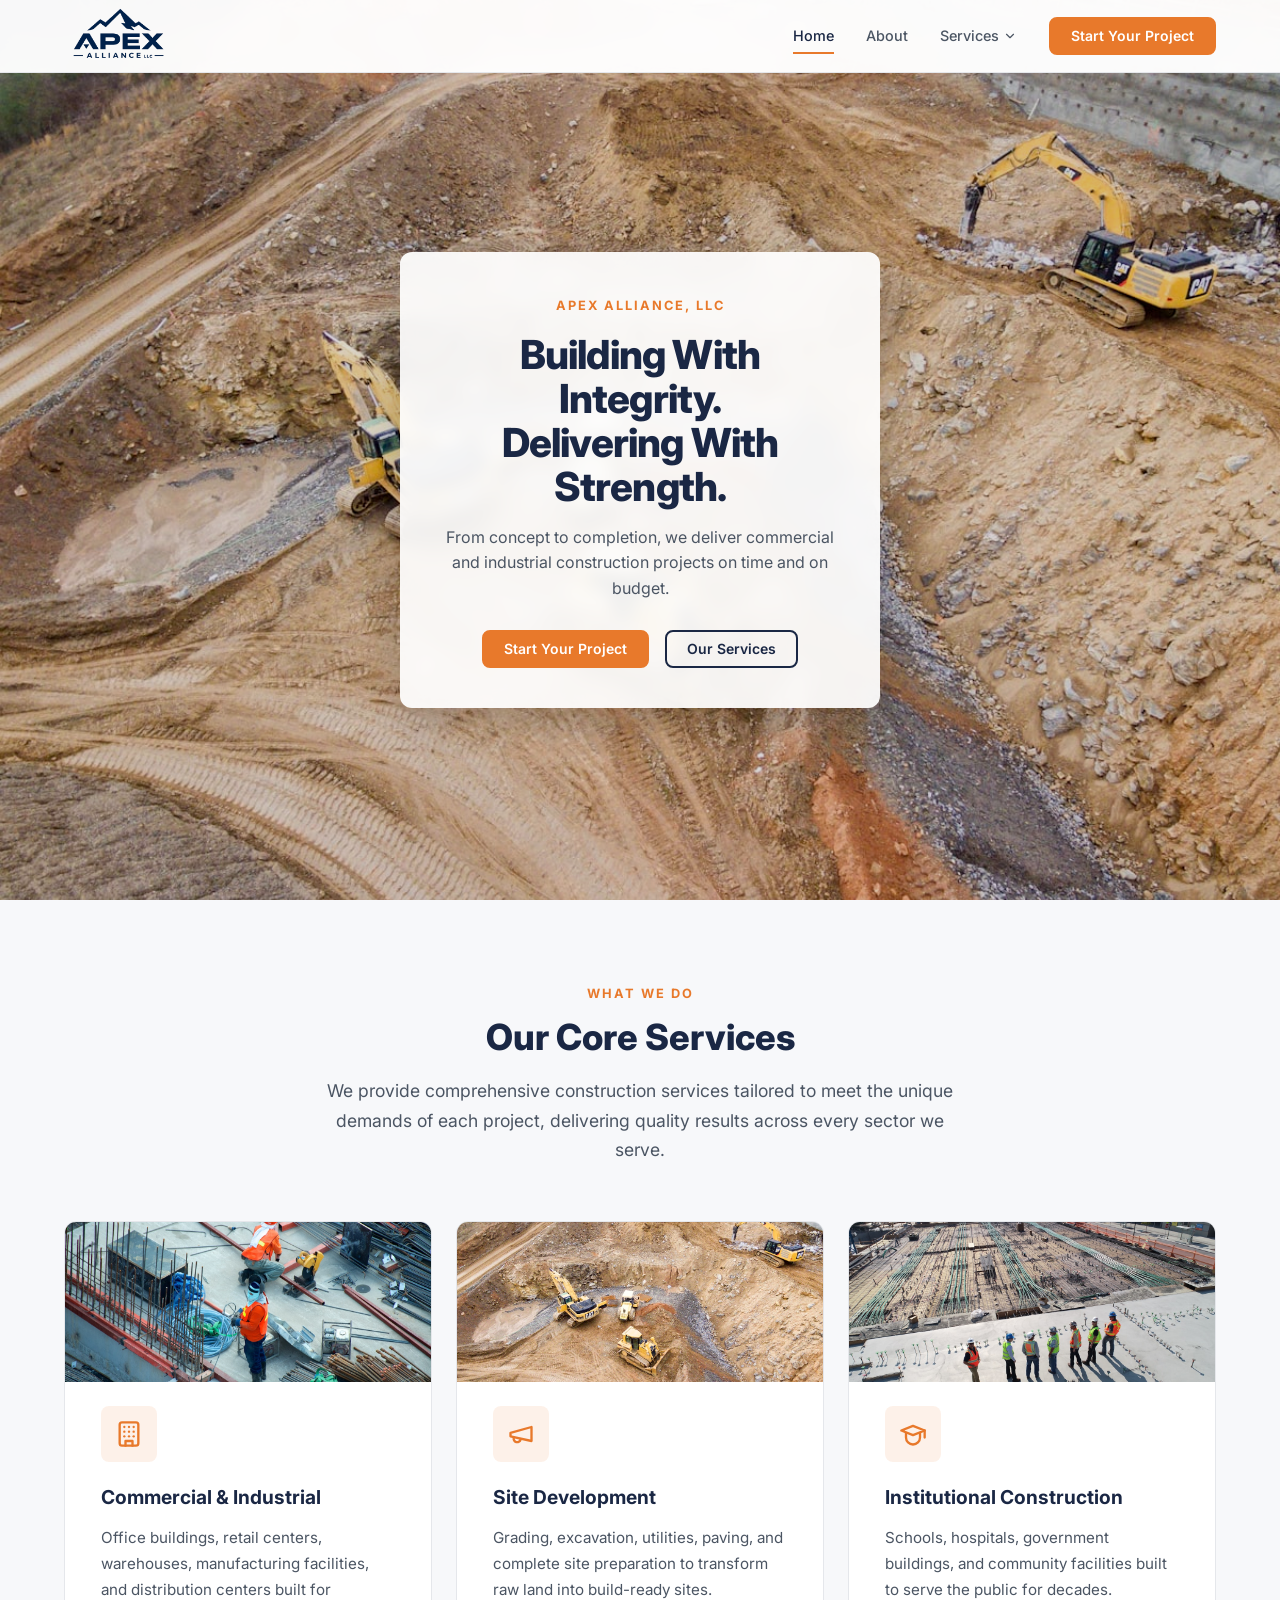
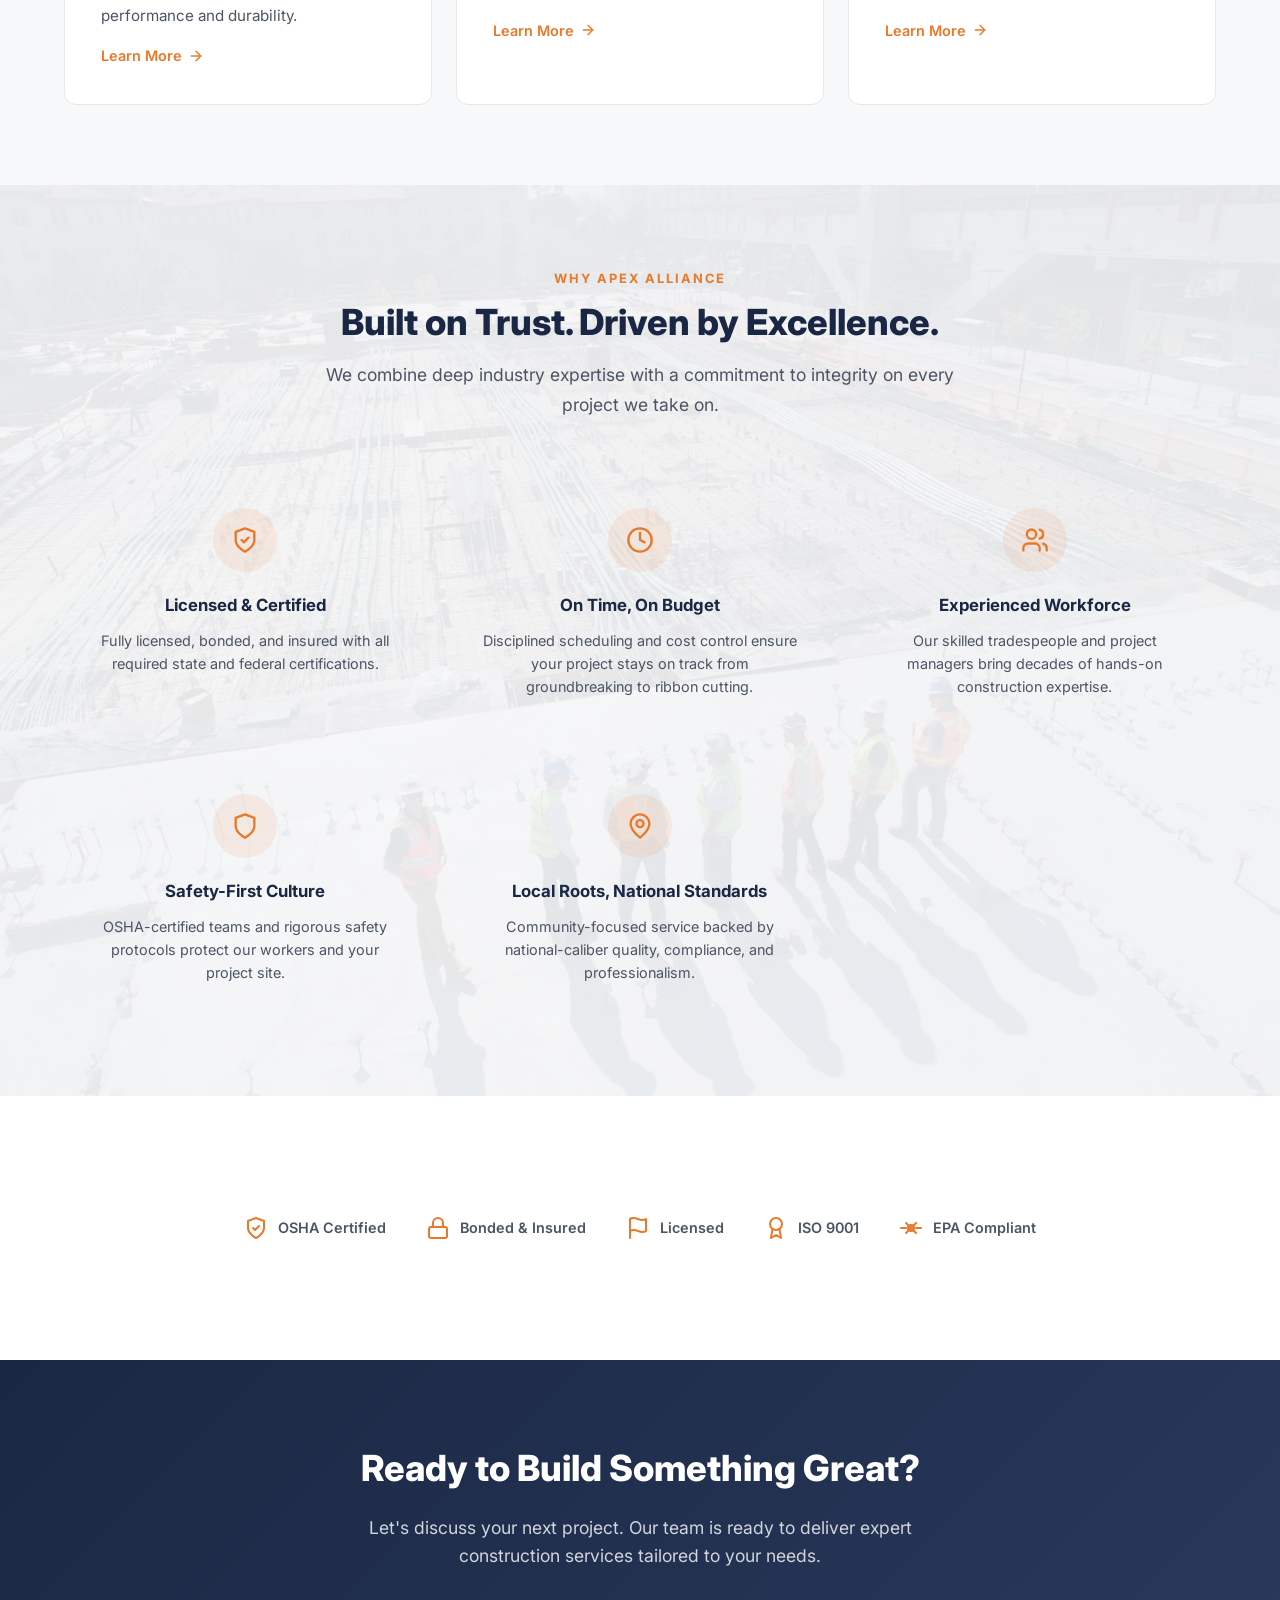
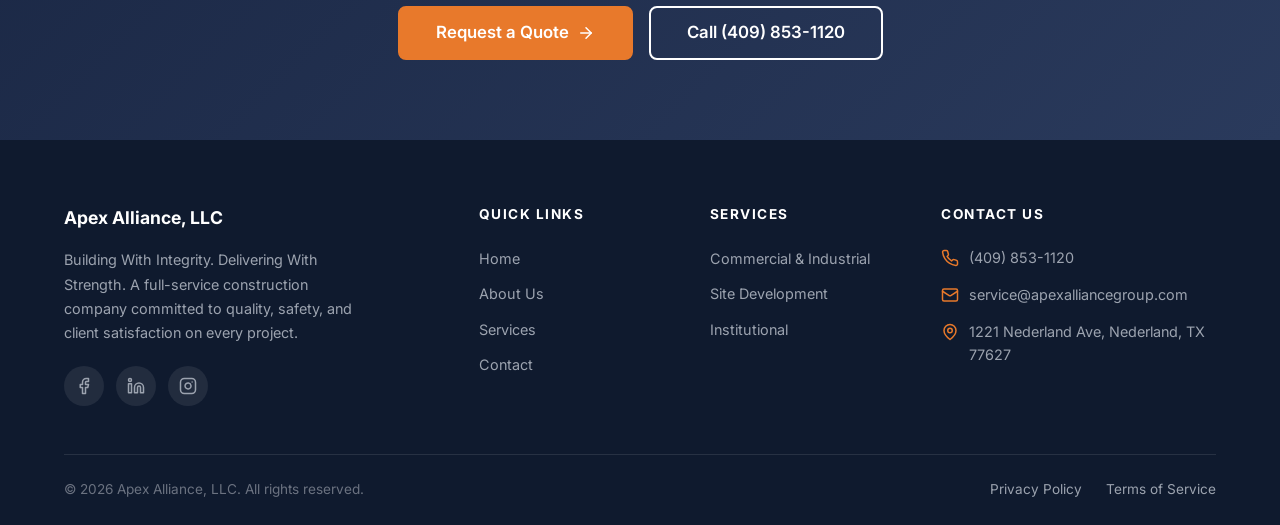
==== index.html @ ac4baf8d "New Apex Alliance website build" ====
<!DOCTYPE html>
<html lang="en">
<head>
  <meta charset="UTF-8">
  <meta name="viewport" content="width=device-width, initial-scale=1.0">
  <title>Apex Alliance, LLC — Building With Integrity. Delivering With Strength.</title>
  <meta name="description" content="Apex Alliance, LLC is a full-service construction company specializing in commercial, industrial, institutional construction and site development. Licensed, bonded, and insured.">
  <link rel="preconnect" href="https://fonts.googleapis.com">
  <link rel="preconnect" href="https://fonts.gstatic.com" crossorigin>
  <link href="https://fonts.googleapis.com/css2?family=Inter:wght@400;500;600;700;800&display=swap" rel="stylesheet">
  <link rel="stylesheet" href="style.css">
</head>
<body>

  <!-- Navigation -->
  <nav class="navbar">
    <div class="navbar__inner">
      <a href="index.html" class="navbar__logo">
        <img src="img/logo.png" alt="Apex Alliance, LLC">
      </a>
      <button class="navbar__hamburger" aria-label="Toggle menu">
        <span></span>
        <span></span>
        <span></span>
      </button>
      <div class="navbar__menu">
        <div class="navbar__links">
          <a href="index.html" class="active">Home</a>
          <a href="about.html">About</a>
          <div class="navbar__dropdown">
            <a href="#" class="navbar__dropdown-toggle">Services <svg xmlns="http://www.w3.org/2000/svg" viewBox="0 0 24 24" fill="none" stroke="currentColor" stroke-width="2" stroke-linecap="round" stroke-linejoin="round" width="14" height="14"><path d="m6 9 6 6 6-6"/></svg></a>
            <div class="navbar__dropdown-menu">
              <a href="commercial-industrial.html">Commercial &amp; Industrial</a>
              <a href="site-development.html">Site Development</a>
              <a href="institutional.html">Institutional</a>
            </div>
          </div>
        </div>
        <div class="navbar__cta">
          <a href="contact.html" class="btn btn--primary btn--sm">Start Your Project</a>
        </div>
      </div>
    </div>
    <div class="mobile-overlay"></div>
  </nav>

  <!-- Hero -->
  <section class="hero hero--home">
    <div class="hero__bg" style="background-image: url('img/construction-5.jpg');"></div>
    <div class="hero__overlay"></div>
    <div class="container">
      <div class="hero__content">
        <span class="hero__label">Apex Alliance, LLC</span>
        <h1 class="hero__title">Building With Integrity.<br>Delivering With Strength.</h1>
        <p class="hero__subtitle">From concept to completion, we deliver commercial and industrial construction projects on time and on budget.</p>
        <div class="hero__actions">
          <a href="contact.html" class="btn btn--primary btn--sm">
            Start Your Project
          </a>
          <a href="commercial-industrial.html" class="btn btn--outline-white btn--sm">Our Services</a>
        </div>
      </div>
    </div>
  </section>


  <!-- Services Overview -->
  <section class="section section--gray">
    <div class="container">
      <div class="section-header">
        <span class="section-label">What We Do</span>
        <h2 class="section-title">Our Core Services</h2>
        <p class="section-subtitle">We provide comprehensive construction services tailored to meet the unique demands of each project, delivering quality results across every sector we serve.</p>
      </div>
      <div class="services-grid">
        <!-- Commercial & Industrial -->
        <div class="card card--with-image">
          <div class="card__image-bg">
            <img src="img/construction-1.jpg" alt="Commercial and industrial construction">
          </div>
          <div class="card__icon">
            <svg xmlns="http://www.w3.org/2000/svg" viewBox="0 0 24 24" fill="none" stroke="currentColor" stroke-width="2" stroke-linecap="round" stroke-linejoin="round"><rect x="4" y="2" width="16" height="20" rx="2"/><path d="M9 22v-4h6v4"/><path d="M8 6h.01"/><path d="M16 6h.01"/><path d="M12 6h.01"/><path d="M12 10h.01"/><path d="M12 14h.01"/><path d="M16 10h.01"/><path d="M16 14h.01"/><path d="M8 10h.01"/><path d="M8 14h.01"/></svg>
          </div>
          <h3 class="card__title">Commercial &amp; Industrial</h3>
          <p class="card__text">Office buildings, retail centers, warehouses, manufacturing facilities, and distribution centers built for performance and durability.</p>
          <a href="commercial-industrial.html" class="card__link">
            Learn More
            <svg xmlns="http://www.w3.org/2000/svg" viewBox="0 0 24 24" fill="none" stroke="currentColor" stroke-width="2" stroke-linecap="round" stroke-linejoin="round"><path d="M5 12h14"/><path d="m12 5 7 7-7 7"/></svg>
          </a>
        </div>
        <!-- Site Development -->
        <div class="card card--with-image">
          <div class="card__image-bg">
            <img src="img/construction-5.jpg" alt="Site development work">
          </div>
          <div class="card__icon">
            <svg xmlns="http://www.w3.org/2000/svg" viewBox="0 0 24 24" fill="none" stroke="currentColor" stroke-width="2" stroke-linecap="round" stroke-linejoin="round"><path d="M3 11l18-5v12L3 14v-3z"/><path d="M11.6 16.8a3 3 0 1 1-5.8-1.6"/></svg>
          </div>
          <h3 class="card__title">Site Development</h3>
          <p class="card__text">Grading, excavation, utilities, paving, and complete site preparation to transform raw land into build-ready sites.</p>
          <a href="site-development.html" class="card__link">
            Learn More
            <svg xmlns="http://www.w3.org/2000/svg" viewBox="0 0 24 24" fill="none" stroke="currentColor" stroke-width="2" stroke-linecap="round" stroke-linejoin="round"><path d="M5 12h14"/><path d="m12 5 7 7-7 7"/></svg>
          </a>
        </div>
        <!-- Institutional -->
        <div class="card card--with-image">
          <div class="card__image-bg">
            <img src="img/construction-2.jpg" alt="Institutional construction team">
          </div>
          <div class="card__icon">
            <svg xmlns="http://www.w3.org/2000/svg" viewBox="0 0 24 24" fill="none" stroke="currentColor" stroke-width="2" stroke-linecap="round" stroke-linejoin="round"><path d="M22 9 12 5 2 9l10 4 10-4z"/><path d="M6 11v4a6 6 0 0 0 12 0v-4"/><path d="M22 9v6"/></svg>
          </div>
          <h3 class="card__title">Institutional Construction</h3>
          <p class="card__text">Schools, hospitals, government buildings, and community facilities built to serve the public for decades.</p>
          <a href="institutional.html" class="card__link">
            Learn More
            <svg xmlns="http://www.w3.org/2000/svg" viewBox="0 0 24 24" fill="none" stroke="currentColor" stroke-width="2" stroke-linecap="round" stroke-linejoin="round"><path d="M5 12h14"/><path d="m12 5 7 7-7 7"/></svg>
          </a>
        </div>
      </div>
    </div>
  </section>

  <!-- Why Choose Us -->
  <section class="section section--photo-bg" style="background-image: url('img/construction-2.jpg');">
    <div class="container">
      <div class="section-header">
        <span class="section-label">Why Apex Alliance</span>
        <h2 class="section-title">Built on Trust. Driven by Excellence.</h2>
        <p class="section-subtitle">We combine deep industry expertise with a commitment to integrity on every project we take on.</p>
      </div>
      <div class="why-grid">
        <div class="why-card">
          <div class="why-card__icon">
            <svg xmlns="http://www.w3.org/2000/svg" viewBox="0 0 24 24" fill="none" stroke="currentColor" stroke-width="2" stroke-linecap="round" stroke-linejoin="round"><path d="M12 22s8-4 8-10V5l-8-3-8 3v7c0 6 8 10 8 10"/><path d="m9 12 2 2 4-4"/></svg>
          </div>
          <h3 class="why-card__title">Licensed &amp; Certified</h3>
          <p class="why-card__text">Fully licensed, bonded, and insured with all required state and federal certifications.</p>
        </div>
        <div class="why-card">
          <div class="why-card__icon">
            <svg xmlns="http://www.w3.org/2000/svg" viewBox="0 0 24 24" fill="none" stroke="currentColor" stroke-width="2" stroke-linecap="round" stroke-linejoin="round"><circle cx="12" cy="12" r="10"/><polyline points="12 6 12 12 16 14"/></svg>
          </div>
          <h3 class="why-card__title">On Time, On Budget</h3>
          <p class="why-card__text">Disciplined scheduling and cost control ensure your project stays on track from groundbreaking to ribbon cutting.</p>
        </div>
        <div class="why-card">
          <div class="why-card__icon">
            <svg xmlns="http://www.w3.org/2000/svg" viewBox="0 0 24 24" fill="none" stroke="currentColor" stroke-width="2" stroke-linecap="round" stroke-linejoin="round"><path d="M16 21v-2a4 4 0 0 0-4-4H6a4 4 0 0 0-4 4v2"/><circle cx="9" cy="7" r="4"/><path d="M22 21v-2a4 4 0 0 0-3-3.87"/><path d="M16 3.13a4 4 0 0 1 0 7.75"/></svg>
          </div>
          <h3 class="why-card__title">Experienced Workforce</h3>
          <p class="why-card__text">Our skilled tradespeople and project managers bring decades of hands-on construction expertise.</p>
        </div>
        <div class="why-card">
          <div class="why-card__icon">
            <svg xmlns="http://www.w3.org/2000/svg" viewBox="0 0 24 24" fill="none" stroke="currentColor" stroke-width="2" stroke-linecap="round" stroke-linejoin="round"><path d="M12 22s8-4 8-10V5l-8-3-8 3v7c0 6 8 10 8 10"/></svg>
          </div>
          <h3 class="why-card__title">Safety-First Culture</h3>
          <p class="why-card__text">OSHA-certified teams and rigorous safety protocols protect our workers and your project site.</p>
        </div>
        <div class="why-card">
          <div class="why-card__icon">
            <svg xmlns="http://www.w3.org/2000/svg" viewBox="0 0 24 24" fill="none" stroke="currentColor" stroke-width="2" stroke-linecap="round" stroke-linejoin="round"><path d="M20 10c0 6-8 12-8 12s-8-6-8-12a8 8 0 0 1 16 0Z"/><circle cx="12" cy="10" r="3"/></svg>
          </div>
          <h3 class="why-card__title">Local Roots, National Standards</h3>
          <p class="why-card__text">Community-focused service backed by national-caliber quality, compliance, and professionalism.</p>
        </div>
      </div>
    </div>
  </section>


  <!-- Certifications -->
  <section class="section">
    <div class="container">
      <div class="cert-bar">
        <div class="cert-item">
          <svg xmlns="http://www.w3.org/2000/svg" viewBox="0 0 24 24" fill="none" stroke="currentColor" stroke-width="2" stroke-linecap="round" stroke-linejoin="round"><path d="M12 22s8-4 8-10V5l-8-3-8 3v7c0 6 8 10 8 10"/><path d="m9 12 2 2 4-4"/></svg>
          OSHA Certified
        </div>
        <div class="cert-item">
          <svg xmlns="http://www.w3.org/2000/svg" viewBox="0 0 24 24" fill="none" stroke="currentColor" stroke-width="2" stroke-linecap="round" stroke-linejoin="round"><rect x="3" y="11" width="18" height="11" rx="2" ry="2"/><path d="M7 11V7a5 5 0 0 1 10 0v4"/></svg>
          Bonded &amp; Insured
        </div>
        <div class="cert-item">
          <svg xmlns="http://www.w3.org/2000/svg" viewBox="0 0 24 24" fill="none" stroke="currentColor" stroke-width="2" stroke-linecap="round" stroke-linejoin="round"><path d="M4 15s1-1 4-1 5 2 8 2 4-1 4-1V3s-1 1-4 1-5-2-8-2-4 1-4 1z"/><line x1="4" x2="4" y1="22" y2="15"/></svg>
          Licensed
        </div>
        <div class="cert-item">
          <svg xmlns="http://www.w3.org/2000/svg" viewBox="0 0 24 24" fill="none" stroke="currentColor" stroke-width="2" stroke-linecap="round" stroke-linejoin="round"><circle cx="12" cy="8" r="6"/><path d="M15.477 12.89 17 22l-5-3-5 3 1.523-9.11"/></svg>
          ISO 9001
        </div>
        <div class="cert-item">
          <svg xmlns="http://www.w3.org/2000/svg" viewBox="0 0 24 24" fill="none" stroke="currentColor" stroke-width="2" stroke-linecap="round" stroke-linejoin="round"><path d="M2 12h5"/><path d="M17 12h5"/><path d="m7 7 10 10"/><path d="m7 17 10-10"/><circle cx="12" cy="12" r="3"/></svg>
          EPA Compliant
        </div>
      </div>
    </div>
  </section>

  <!-- CTA Section -->
  <section class="cta-section">
    <div class="container">
      <h2 class="cta-section__title">Ready to Build Something Great?</h2>
      <p class="cta-section__text">Let's discuss your next project. Our team is ready to deliver expert construction services tailored to your needs.</p>
      <div class="cta-section__actions">
        <a href="contact.html" class="btn btn--primary btn--lg">
          Request a Quote
          <svg xmlns="http://www.w3.org/2000/svg" viewBox="0 0 24 24" fill="none" stroke="currentColor" stroke-width="2" stroke-linecap="round" stroke-linejoin="round"><path d="M5 12h14"/><path d="m12 5 7 7-7 7"/></svg>
        </a>
        <a href="tel:4098531120" class="btn btn--outline-white btn--lg">Call (409) 853-1120</a>
      </div>
    </div>
  </section>

  <!-- Footer -->
  <footer class="footer">
    <div class="container">
      <div class="footer__grid">
        <div class="footer__brand">
          <div class="footer__logo">
            <span class="footer__logo-text">Apex Alliance, LLC</span>
          </div>
          <p>Building With Integrity. Delivering With Strength. A full-service construction company committed to quality, safety, and client satisfaction on every project.</p>
          <div class="footer__social">
            <a href="#" aria-label="Facebook">
              <svg xmlns="http://www.w3.org/2000/svg" viewBox="0 0 24 24" fill="none" stroke="currentColor" stroke-width="2" stroke-linecap="round" stroke-linejoin="round"><path d="M18 2h-3a5 5 0 0 0-5 5v3H7v4h3v8h4v-8h3l1-4h-4V7a1 1 0 0 1 1-1h3z"/></svg>
            </a>
            <a href="#" aria-label="LinkedIn">
              <svg xmlns="http://www.w3.org/2000/svg" viewBox="0 0 24 24" fill="none" stroke="currentColor" stroke-width="2" stroke-linecap="round" stroke-linejoin="round"><path d="M16 8a6 6 0 0 1 6 6v7h-4v-7a2 2 0 0 0-2-2 2 2 0 0 0-2 2v7h-4v-7a6 6 0 0 1 6-6z"/><rect width="4" height="12" x="2" y="9"/><circle cx="4" cy="4" r="2"/></svg>
            </a>
            <a href="#" aria-label="Instagram">
              <svg xmlns="http://www.w3.org/2000/svg" viewBox="0 0 24 24" fill="none" stroke="currentColor" stroke-width="2" stroke-linecap="round" stroke-linejoin="round"><rect width="20" height="20" x="2" y="2" rx="5" ry="5"/><path d="M16 11.37A4 4 0 1 1 12.63 8 4 4 0 0 1 16 11.37z"/><line x1="17.5" x2="17.51" y1="6.5" y2="6.5"/></svg>
            </a>
          </div>
        </div>
        <div>
          <h4 class="footer__heading">Quick Links</h4>
          <ul class="footer__links">
            <li><a href="index.html">Home</a></li>
            <li><a href="about.html">About Us</a></li>
            <li><a href="commercial-industrial.html">Services</a></li>
            <li><a href="contact.html">Contact</a></li>
          </ul>
        </div>
        <div>
          <h4 class="footer__heading">Services</h4>
          <ul class="footer__links">
            <li><a href="commercial-industrial.html">Commercial &amp; Industrial</a></li>
            <li><a href="site-development.html">Site Development</a></li>
            <li><a href="institutional.html">Institutional</a></li>
          </ul>
        </div>
        <div>
          <h4 class="footer__heading">Contact Us</h4>
          <div class="footer__contact-item">
            <svg xmlns="http://www.w3.org/2000/svg" viewBox="0 0 24 24" fill="none" stroke="currentColor" stroke-width="2" stroke-linecap="round" stroke-linejoin="round"><path d="M22 16.92v3a2 2 0 0 1-2.18 2 19.79 19.79 0 0 1-8.63-3.07 19.5 19.5 0 0 1-6-6 19.79 19.79 0 0 1-3.07-8.67A2 2 0 0 1 4.11 2h3a2 2 0 0 1 2 1.72 12.84 12.84 0 0 0 .7 2.81 2 2 0 0 1-.45 2.11L8.09 9.91a16 16 0 0 0 6 6l1.27-1.27a2 2 0 0 1 2.11-.45 12.84 12.84 0 0 0 2.81.7A2 2 0 0 1 22 16.92z"/></svg>
            <span>(409) 853-1120</span>
          </div>
          <div class="footer__contact-item">
            <svg xmlns="http://www.w3.org/2000/svg" viewBox="0 0 24 24" fill="none" stroke="currentColor" stroke-width="2" stroke-linecap="round" stroke-linejoin="round"><rect width="20" height="16" x="2" y="4" rx="2"/><path d="m22 7-8.97 5.7a1.94 1.94 0 0 1-2.06 0L2 7"/></svg>
            <span>service@apexalliancegroup.com</span>
          </div>
          <div class="footer__contact-item">
            <svg xmlns="http://www.w3.org/2000/svg" viewBox="0 0 24 24" fill="none" stroke="currentColor" stroke-width="2" stroke-linecap="round" stroke-linejoin="round"><path d="M20 10c0 6-8 12-8 12s-8-6-8-12a8 8 0 0 1 16 0Z"/><circle cx="12" cy="10" r="3"/></svg>
            <span>1221 Nederland Ave, Nederland, TX 77627</span>
          </div>
        </div>
      </div>
      <div class="footer__bottom">
        <span>&copy; 2026 Apex Alliance, LLC. All rights reserved.</span>
        <div class="footer__bottom-links">
          <a href="#">Privacy Policy</a>
          <a href="#">Terms of Service</a>
        </div>
      </div>
    </div>
  </footer>

  <script src="script.js"></script>
</body>
</html>
---- style.css ----
/* ============================================
   Apex Alliance LLC — Main Stylesheet
   Light theme, navy + orange accents
   ============================================ */

/* --- Reset & Base --- */
*, *::before, *::after {
  margin: 0;
  padding: 0;
  box-sizing: border-box;
}

:root {
  --navy: #1a2744;
  --navy-light: #2a3a5c;
  --navy-dark: #0f1a2e;
  --orange: #e8792b;
  --orange-hover: #d06820;
  --orange-light: #f5a66a;
  --white: #ffffff;
  --off-white: #f7f8fa;
  --gray-50: #f9fafb;
  --gray-100: #f3f4f6;
  --gray-200: #e5e7eb;
  --gray-300: #d1d5db;
  --gray-400: #9ca3af;
  --gray-500: #6b7280;
  --gray-600: #4b5563;
  --gray-700: #374151;
  --gray-800: #1f2937;
  --text-primary: #1a2332;
  --text-secondary: #4b5563;
  --text-light: #6b7280;
  --shadow-sm: 0 1px 2px rgba(0,0,0,0.05);
  --shadow-md: 0 4px 6px -1px rgba(0,0,0,0.07), 0 2px 4px -2px rgba(0,0,0,0.05);
  --shadow-lg: 0 10px 15px -3px rgba(0,0,0,0.08), 0 4px 6px -4px rgba(0,0,0,0.04);
  --shadow-xl: 0 20px 25px -5px rgba(0,0,0,0.08), 0 8px 10px -6px rgba(0,0,0,0.04);
  --radius-sm: 4px;
  --radius-md: 8px;
  --radius-lg: 12px;
  --radius-xl: 16px;
  --transition: 0.3s ease;
}

html {
  scroll-behavior: smooth;
  font-size: 16px;
}

body {
  font-family: 'Inter', -apple-system, BlinkMacSystemFont, 'Segoe UI', sans-serif;
  color: var(--text-primary);
  background: var(--white);
  line-height: 1.6;
  -webkit-font-smoothing: antialiased;
}

a {
  text-decoration: none;
  color: inherit;
  transition: color var(--transition);
}

img {
  max-width: 100%;
  height: auto;
  display: block;
}

ul, ol {
  list-style: none;
}

.container {
  max-width: 1200px;
  margin: 0 auto;
  padding: 0 24px;
}

.section {
  padding: 80px 0;
}

.section--gray {
  background: var(--off-white);
}

.section--navy {
  background: var(--navy);
  color: var(--white);
}

.section-label {
  display: inline-block;
  font-size: 0.8rem;
  font-weight: 700;
  letter-spacing: 2px;
  text-transform: uppercase;
  color: var(--orange);
  margin-bottom: 12px;
}

.section-title {
  font-size: 2.25rem;
  font-weight: 800;
  line-height: 1.2;
  margin-bottom: 16px;
  color: var(--navy);
}

.section--navy .section-title {
  color: var(--white);
}

.section-subtitle {
  font-size: 1.1rem;
  color: var(--text-secondary);
  max-width: 640px;
  line-height: 1.7;
}

.section--navy .section-subtitle {
  color: var(--gray-300);
}

.section-header {
  text-align: center;
  margin-bottom: 56px;
}

.section-header .section-subtitle {
  margin: 0 auto;
}

/* --- Buttons --- */
.btn {
  display: inline-flex;
  align-items: center;
  gap: 8px;
  padding: 14px 28px;
  font-size: 0.95rem;
  font-weight: 600;
  border-radius: var(--radius-md);
  border: 2px solid transparent;
  cursor: pointer;
  transition: all var(--transition);
  font-family: inherit;
  line-height: 1;
}

.btn--primary {
  background: var(--orange);
  color: var(--white);
  border-color: var(--orange);
}

.btn--primary:hover {
  background: var(--orange-hover);
  border-color: var(--orange-hover);
  transform: translateY(-2px);
  box-shadow: 0 4px 12px rgba(232,121,43,0.35);
}

.btn--outline {
  background: transparent;
  color: var(--navy);
  border-color: var(--navy);
}

.btn--outline:hover {
  background: var(--navy);
  color: var(--white);
  transform: translateY(-2px);
}

.btn--outline-white {
  background: transparent;
  color: var(--white);
  border-color: var(--white);
}

.btn--outline-white:hover {
  background: var(--white);
  color: var(--navy);
  transform: translateY(-2px);
}

.btn--white {
  background: var(--white);
  color: var(--navy);
  border-color: var(--white);
}

.btn--white:hover {
  background: var(--off-white);
  transform: translateY(-2px);
  box-shadow: 0 4px 12px rgba(0,0,0,0.15);
}

.btn--sm {
  padding: 10px 20px;
  font-size: 0.875rem;
}

.btn--lg {
  padding: 16px 36px;
  font-size: 1.05rem;
}

.btn svg {
  width: 18px;
  height: 18px;
  flex-shrink: 0;
}

/* --- Navigation --- */
.navbar {
  position: fixed;
  top: 0;
  left: 0;
  right: 0;
  z-index: 1000;
  background: rgba(255,255,255,0.97);
  backdrop-filter: blur(10px);
  border-bottom: 1px solid var(--gray-200);
  transition: box-shadow var(--transition);
}

.navbar.scrolled {
  box-shadow: var(--shadow-md);
}

.navbar__inner {
  display: flex;
  align-items: center;
  justify-content: space-between;
  height: 72px;
  max-width: 1200px;
  margin: 0 auto;
  padding: 0 24px;
}

.navbar__logo {
  display: flex;
  align-items: center;
  gap: 12px;
  flex-shrink: 0;
}

.navbar__logo img {
  height: 72px;
  width: auto;
}

.navbar__logo-text {
  font-size: 1.15rem;
  font-weight: 800;
  color: var(--navy);
  letter-spacing: -0.02em;
  line-height: 1.1;
}

.navbar__logo-text span {
  display: block;
  font-size: 0.65rem;
  font-weight: 500;
  letter-spacing: 1.5px;
  text-transform: uppercase;
  color: var(--text-light);
}

.navbar__links {
  display: flex;
  align-items: center;
  gap: 32px;
}

.navbar__links a {
  font-size: 0.9rem;
  font-weight: 500;
  color: var(--text-secondary);
  position: relative;
  padding: 4px 0;
}

.navbar__links a::after {
  content: '';
  position: absolute;
  bottom: -2px;
  left: 0;
  width: 0;
  height: 2px;
  background: var(--orange);
  transition: width var(--transition);
}

.navbar__links a:hover,
.navbar__links a.active {
  color: var(--navy);
}

.navbar__links a:hover::after,
.navbar__links a.active::after {
  width: 100%;
}

.navbar__menu {
  display: flex;
  align-items: center;
  gap: 32px;
}

.navbar__cta {
  flex-shrink: 0;
}

.navbar__hamburger {
  display: none;
  flex-direction: column;
  gap: 5px;
  background: none;
  border: none;
  cursor: pointer;
  padding: 4px;
  z-index: 1001;
}

.navbar__hamburger span {
  display: block;
  width: 24px;
  height: 2px;
  background: var(--navy);
  border-radius: 2px;
  transition: all var(--transition);
}

.navbar__hamburger.open span:nth-child(1) {
  transform: rotate(45deg) translate(5px, 5px);
}

.navbar__hamburger.open span:nth-child(2) {
  opacity: 0;
}

.navbar__hamburger.open span:nth-child(3) {
  transform: rotate(-45deg) translate(5px, -5px);
}

/* --- Dropdown Nav --- */
.navbar__dropdown {
  position: relative;
}

.navbar__dropdown-toggle {
  display: flex;
  align-items: center;
  gap: 4px;
  font-size: 0.9rem;
  font-weight: 500;
  color: var(--text-secondary);
  text-decoration: none;
  padding: 8px 0;
  transition: color 0.2s;
}

.navbar__dropdown-toggle:hover {
  color: var(--navy);
}

.navbar__dropdown-menu {
  position: absolute;
  top: 100%;
  left: 50%;
  transform: translateX(-50%);
  background: white;
  border-radius: 8px;
  box-shadow: 0 8px 24px rgba(0,0,0,0.12);
  padding: 8px 0;
  min-width: 200px;
  opacity: 0;
  visibility: hidden;
  transition: opacity 0.2s, visibility 0.2s;
  z-index: 1000;
}

.navbar__dropdown:hover .navbar__dropdown-menu {
  opacity: 1;
  visibility: visible;
}

.navbar__dropdown-menu a {
  display: block;
  padding: 10px 20px;
  font-size: 0.85rem;
  font-weight: 500;
  color: var(--text-primary);
  text-decoration: none;
  transition: background 0.15s, color 0.15s;
}

.navbar__dropdown-menu a:hover {
  background: var(--gray-100);
  color: var(--orange);
}

.navbar__dropdown-menu a.active {
  color: var(--orange);
}

/* --- Mobile Nav --- */
@media (max-width: 768px) {
  .navbar__hamburger {
    display: flex;
  }

  .navbar__menu {
    position: fixed;
    top: 0;
    right: -100%;
    width: 280px;
    height: 100vh;
    background: var(--white);
    padding: 80px 32px 40px;
    display: flex;
    flex-direction: column;
    gap: 8px;
    transition: right var(--transition);
    box-shadow: -4px 0 20px rgba(0,0,0,0.1);
    z-index: 999;
  }

  .navbar__menu.open {
    right: 0;
  }

  .navbar__links {
    flex-direction: column;
    align-items: flex-start;
    gap: 8px;
  }

  .navbar__links a {
    font-size: 1.05rem;
    padding: 10px 0;
    display: block;
    width: 100%;
  }

  .navbar__cta {
    margin-top: 16px;
  }

  .navbar__cta .btn {
    width: 100%;
    justify-content: center;
  }

  .mobile-overlay {
    display: none;
    position: fixed;
    inset: 0;
    background: rgba(0,0,0,0.4);
    z-index: 998;
  }

  .mobile-overlay.open {
    display: block;
  }
}

/* --- Hero --- */
.hero {
  position: relative;
  min-height: 600px;
  display: flex;
  align-items: center;
  padding: 120px 0 80px;
  background: linear-gradient(135deg, var(--navy) 0%, var(--navy-light) 100%);
  overflow: hidden;
}

.hero--home {
  height: 100vh;
  min-height: 0;
  padding: 60px 0 0 0;
  align-items: center;
  justify-content: center;
  overflow: visible;
}

.hero__bg {
  position: absolute;
  inset: 0;
  background-size: cover;
  background-position: center;
  opacity: 1;
}

.hero__overlay {
  position: absolute;
  inset: 0;
  background: rgba(0, 0, 0, 0.15);
}

.hero__content {
  position: relative;
  z-index: 1;
  max-width: 480px;
  background: rgba(255, 255, 255, 0.93);
  backdrop-filter: blur(8px);
  border-radius: 12px;
  padding: 40px 36px;
  text-align: center;
  margin: 0 auto;
  box-shadow: 0 12px 40px rgba(0, 0, 0, 0.2);
}

.hero__label {
  display: inline-block;
  font-size: 0.8rem;
  font-weight: 700;
  letter-spacing: 2px;
  text-transform: uppercase;
  color: var(--orange);
  margin-bottom: 16px;
}

.hero__title {
  font-size: 2.5rem;
  font-weight: 800;
  color: var(--navy);
  line-height: 1.1;
  margin-bottom: 16px;
  letter-spacing: -0.02em;
}

.hero--home .hero__title {
  color: var(--navy);
}

.hero__subtitle {
  font-size: 1rem;
  color: var(--text-secondary);
  line-height: 1.6;
  margin-bottom: 28px;
  max-width: 540px;
  margin-left: auto;
  margin-right: auto;
}

.hero--home .hero__label {
  color: var(--orange);
}

.hero--home .hero__actions .btn--outline-white {
  color: var(--navy);
  border-color: var(--navy);
}

.hero--home .hero__actions .btn--outline-white:hover {
  background: var(--navy);
  color: white;
}

.hero__actions {
  display: flex;
  gap: 16px;
  flex-wrap: wrap;
  justify-content: center;
}

/* Page hero (subpages) */
.hero--page {
  min-height: 340px;
  padding: 120px 0 60px;
  text-align: center;
}

.hero--page .hero__content {
  max-width: 700px;
  margin: 0 auto;
}

.hero--page .hero__title {
  font-size: 2.75rem;
  margin-bottom: 16px;
  color: var(--white);
}

.hero--page .hero__subtitle {
  margin: 0 auto 20px;
}

.hero__breadcrumb {
  display: flex;
  align-items: center;
  justify-content: center;
  gap: 8px;
  margin-top: 20px;
  font-size: 0.9rem;
  color: var(--gray-400);
}

.hero__breadcrumb a {
  color: var(--gray-300);
}

.hero__breadcrumb a:hover {
  color: var(--orange);
}

.hero__breadcrumb span {
  color: var(--orange);
}

/* --- Cards --- */
.card {
  background: var(--white);
  border-radius: var(--radius-lg);
  border: 1px solid var(--gray-200);
  padding: 36px;
  transition: all var(--transition);
}

.card:hover {
  transform: translateY(-4px);
  box-shadow: var(--shadow-lg);
  border-color: var(--gray-300);
}

.card__icon {
  width: 56px;
  height: 56px;
  border-radius: var(--radius-md);
  background: rgba(232,121,43,0.1);
  display: flex;
  align-items: center;
  justify-content: center;
  margin-bottom: 20px;
  color: var(--orange);
}

.card__icon svg {
  width: 28px;
  height: 28px;
}

.card__title {
  font-size: 1.2rem;
  font-weight: 700;
  margin-bottom: 12px;
  color: var(--navy);
}

.card__text {
  font-size: 0.95rem;
  color: var(--text-secondary);
  line-height: 1.7;
}

.card__link {
  display: inline-flex;
  align-items: center;
  gap: 6px;
  margin-top: 16px;
  font-size: 0.9rem;
  font-weight: 600;
  color: var(--orange);
}

.card__link:hover {
  gap: 10px;
}

.card__link svg {
  width: 16px;
  height: 16px;
}

/* --- Grid Layouts --- */
.grid-2 {
  display: grid;
  grid-template-columns: repeat(2, 1fr);
  gap: 32px;
}

.grid-3 {
  display: grid;
  grid-template-columns: repeat(3, 1fr);
  gap: 32px;
}

.grid-4 {
  display: grid;
  grid-template-columns: repeat(4, 1fr);
  gap: 24px;
}

@media (max-width: 1024px) {
  .grid-4 { grid-template-columns: repeat(2, 1fr); }
  .grid-3 { grid-template-columns: repeat(2, 1fr); }
}

@media (max-width: 640px) {
  .grid-4 { grid-template-columns: 1fr; }
  .grid-3 { grid-template-columns: 1fr; }
  .grid-2 { grid-template-columns: 1fr; }
}

/* --- Stats Bar --- */
.stats-bar {
  display: grid;
  grid-template-columns: repeat(3, 1fr);
  gap: 0;
  background: var(--white);
  border-radius: var(--radius-xl);
  box-shadow: var(--shadow-xl);
  overflow: hidden;
  position: relative;
  z-index: 2;
  margin-top: -50px;
}

.stats-bar__item {
  text-align: center;
  padding: 40px 24px;
  border-right: 1px solid var(--gray-200);
}

.stats-bar__item:last-child {
  border-right: none;
}

.stats-bar__number {
  font-size: 2.5rem;
  font-weight: 800;
  color: var(--orange);
  line-height: 1;
  margin-bottom: 8px;
}

.stats-bar__label {
  font-size: 0.9rem;
  color: var(--text-secondary);
  font-weight: 500;
}

@media (max-width: 640px) {
  .stats-bar {
    grid-template-columns: 1fr;
  }
  .stats-bar__item {
    border-right: none;
    border-bottom: 1px solid var(--gray-200);
    padding: 28px 24px;
  }
  .stats-bar__item:last-child {
    border-bottom: none;
  }
}

/* --- Photo Background Sections --- */
.section--photo-bg {
  position: relative;
  background-size: cover;
  background-position: center;
  background-repeat: no-repeat;
}

.section--photo-bg::before {
  content: '';
  position: absolute;
  inset: 0;
  background: rgba(247, 248, 250, 0.92);
  z-index: 0;
}

.section--photo-bg > .container {
  position: relative;
  z-index: 1;
}

/* --- Service Cards with Image Thumbnails (Home) --- */
.card--with-image {
  padding: 0;
  overflow: hidden;
}

.card__image-bg {
  height: 160px;
  overflow: hidden;
}

.card__image-bg img {
  width: 100%;
  height: 100%;
  object-fit: cover;
  transition: transform 0.5s ease;
}

.card--with-image:hover .card__image-bg img {
  transform: scale(1.05);
}

.card--with-image .card__icon,
.card--with-image .card__title,
.card--with-image .card__text,
.card--with-image .card__link {
  margin-left: 36px;
  margin-right: 36px;
}

.card--with-image .card__icon {
  margin-top: 24px;
}

.card--with-image .card__link {
  margin-bottom: 36px;
}

/* --- Services Cards (Home) --- */
.services-grid {
  display: grid;
  grid-template-columns: repeat(3, 1fr);
  gap: 24px;
}

@media (max-width: 1024px) {
  .services-grid { grid-template-columns: repeat(2, 1fr); }
}

@media (max-width: 640px) {
  .services-grid { grid-template-columns: 1fr; }
}

/* --- Why Choose Us --- */
.why-grid {
  display: grid;
  grid-template-columns: repeat(3, 1fr);
  gap: 32px;
}

.why-card {
  text-align: center;
  padding: 32px 24px;
}

.why-card__icon {
  width: 64px;
  height: 64px;
  border-radius: 50%;
  background: rgba(232,121,43,0.1);
  display: flex;
  align-items: center;
  justify-content: center;
  margin: 0 auto 20px;
  color: var(--orange);
}

.why-card__icon svg {
  width: 28px;
  height: 28px;
}

.why-card__title {
  font-size: 1.05rem;
  font-weight: 700;
  margin-bottom: 10px;
  color: var(--navy);
}

.why-card__text {
  font-size: 0.9rem;
  color: var(--text-secondary);
  line-height: 1.6;
}

@media (max-width: 1024px) {
  .why-grid { grid-template-columns: repeat(2, 1fr); }
}

@media (max-width: 640px) {
  .why-grid { grid-template-columns: 1fr; }
}

/* --- Featured Projects --- */
.project-card {
  border-radius: var(--radius-lg);
  overflow: hidden;
  background: var(--white);
  border: 1px solid var(--gray-200);
  transition: all var(--transition);
}

.project-card:hover {
  transform: translateY(-4px);
  box-shadow: var(--shadow-lg);
}

.project-card__image {
  position: relative;
  height: 240px;
  overflow: hidden;
  background: var(--gray-200);
}

.project-card__image img {
  width: 100%;
  height: 100%;
  object-fit: cover;
  transition: transform 0.5s ease;
}

.project-card:hover .project-card__image img {
  transform: scale(1.05);
}

.project-card__badge {
  position: absolute;
  top: 16px;
  left: 16px;
  padding: 6px 14px;
  background: var(--orange);
  color: var(--white);
  font-size: 0.75rem;
  font-weight: 700;
  text-transform: uppercase;
  letter-spacing: 0.5px;
  border-radius: var(--radius-sm);
}

.project-card__body {
  padding: 24px;
}

.project-card__title {
  font-size: 1.15rem;
  font-weight: 700;
  color: var(--navy);
  margin-bottom: 8px;
}

.project-card__text {
  font-size: 0.9rem;
  color: var(--text-secondary);
  line-height: 1.6;
  margin-bottom: 16px;
}

.project-card__meta {
  display: flex;
  gap: 16px;
  font-size: 0.8rem;
  color: var(--text-light);
}

.project-card__meta span {
  display: flex;
  align-items: center;
  gap: 4px;
}

/* --- CTA Section --- */
.cta-section {
  background: linear-gradient(135deg, var(--navy) 0%, var(--navy-light) 100%);
  padding: 80px 0;
  text-align: center;
}

.cta-section__title {
  font-size: 2.25rem;
  font-weight: 800;
  color: var(--white);
  margin-bottom: 16px;
}

.cta-section__text {
  font-size: 1.1rem;
  color: var(--gray-300);
  margin-bottom: 36px;
  max-width: 560px;
  margin-left: auto;
  margin-right: auto;
}

.cta-section__actions {
  display: flex;
  gap: 16px;
  justify-content: center;
  flex-wrap: wrap;
}

/* --- Certifications Bar --- */
.cert-bar {
  display: flex;
  align-items: center;
  justify-content: center;
  flex-wrap: wrap;
  gap: 40px;
  padding: 40px 0;
}

.cert-item {
  display: flex;
  align-items: center;
  gap: 10px;
  font-size: 0.9rem;
  font-weight: 600;
  color: var(--text-secondary);
}

.cert-item svg {
  width: 24px;
  height: 24px;
  color: var(--orange);
  flex-shrink: 0;
}

/* --- Footer --- */
.footer {
  background: var(--navy-dark);
  color: var(--gray-300);
  padding: 64px 0 0;
}

.footer__grid {
  display: grid;
  grid-template-columns: 2fr 1fr 1fr 1.5fr;
  gap: 48px;
  padding-bottom: 48px;
  border-bottom: 1px solid rgba(255,255,255,0.1);
}

.footer__brand p {
  font-size: 0.9rem;
  line-height: 1.7;
  margin-top: 16px;
  color: var(--gray-400);
  max-width: 300px;
}

.footer__logo {
  display: flex;
  align-items: center;
  gap: 10px;
}

.footer__logo img {
  height: 40px;
  filter: brightness(0) invert(1);
}

.footer__logo-text {
  font-size: 1.1rem;
  font-weight: 700;
  color: var(--white);
}

.footer__heading {
  font-size: 0.85rem;
  font-weight: 700;
  letter-spacing: 1.5px;
  text-transform: uppercase;
  color: var(--white);
  margin-bottom: 20px;
}

.footer__links li {
  margin-bottom: 10px;
}

.footer__links a {
  font-size: 0.9rem;
  color: var(--gray-400);
  transition: color var(--transition);
}

.footer__links a:hover {
  color: var(--orange);
}

.footer__contact-item {
  display: flex;
  gap: 10px;
  margin-bottom: 14px;
  font-size: 0.9rem;
  color: var(--gray-400);
}

.footer__contact-item svg {
  width: 18px;
  height: 18px;
  flex-shrink: 0;
  margin-top: 3px;
  color: var(--orange);
}

.footer__social {
  display: flex;
  gap: 12px;
  margin-top: 20px;
}

.footer__social a {
  width: 40px;
  height: 40px;
  border-radius: 50%;
  background: rgba(255,255,255,0.08);
  display: flex;
  align-items: center;
  justify-content: center;
  color: var(--gray-400);
  transition: all var(--transition);
}

.footer__social a:hover {
  background: var(--orange);
  color: var(--white);
}

.footer__social svg {
  width: 18px;
  height: 18px;
}

.footer__bottom {
  display: flex;
  align-items: center;
  justify-content: space-between;
  padding: 24px 0;
  font-size: 0.85rem;
  color: var(--gray-500);
}

.footer__bottom a {
  color: var(--gray-400);
}

.footer__bottom a:hover {
  color: var(--orange);
}

.footer__bottom-links {
  display: flex;
  gap: 24px;
}

@media (max-width: 1024px) {
  .footer__grid {
    grid-template-columns: 1fr 1fr;
  }
}

@media (max-width: 640px) {
  .footer__grid {
    grid-template-columns: 1fr;
    gap: 32px;
  }
  .footer__bottom {
    flex-direction: column;
    gap: 12px;
    text-align: center;
  }
}

/* --- About Page --- */
.about-intro {
  display: grid;
  grid-template-columns: 1fr 1fr;
  gap: 64px;
  align-items: center;
}

.about-intro__image {
  border-radius: var(--radius-lg);
  overflow: hidden;
  height: 440px;
  background: var(--gray-200);
  box-shadow: var(--shadow-lg);
}

.about-intro__image img {
  width: 100%;
  height: 100%;
  object-fit: cover;
}

.about-intro__content .section-title {
  text-align: left;
}

.about-intro__text {
  font-size: 1rem;
  color: var(--text-secondary);
  line-height: 1.8;
  margin-bottom: 16px;
}

.values-grid {
  display: grid;
  grid-template-columns: repeat(3, 1fr);
  gap: 32px;
}

.value-card {
  text-align: center;
  padding: 40px 28px;
  background: var(--white);
  border-radius: var(--radius-lg);
  border: 1px solid var(--gray-200);
  transition: all var(--transition);
}

.value-card:hover {
  transform: translateY(-4px);
  box-shadow: var(--shadow-lg);
}

.value-card__icon {
  width: 72px;
  height: 72px;
  border-radius: 50%;
  background: rgba(232,121,43,0.1);
  display: flex;
  align-items: center;
  justify-content: center;
  margin: 0 auto 20px;
  color: var(--orange);
}

.value-card__icon svg {
  width: 32px;
  height: 32px;
}

.value-card__title {
  font-size: 1.15rem;
  font-weight: 700;
  margin-bottom: 12px;
  color: var(--navy);
}

.value-card__text {
  font-size: 0.9rem;
  color: var(--text-secondary);
  line-height: 1.7;
}

@media (max-width: 1024px) {
  .values-grid { grid-template-columns: repeat(2, 1fr); }
  .about-intro { grid-template-columns: 1fr; gap: 32px; }
  .about-intro__image { height: 320px; }
}

@media (max-width: 640px) {
  .values-grid { grid-template-columns: 1fr; }
}

/* Team */
.team-grid {
  display: grid;
  grid-template-columns: repeat(3, 1fr);
  gap: 32px;
}

.team-card {
  text-align: center;
  padding: 32px 24px;
  background: var(--white);
  border-radius: var(--radius-lg);
  border: 1px solid var(--gray-200);
  transition: all var(--transition);
}

.team-card:hover {
  transform: translateY(-4px);
  box-shadow: var(--shadow-lg);
}

.team-card__photo {
  width: 120px;
  height: 120px;
  border-radius: 50%;
  background: var(--gray-200);
  margin: 0 auto 20px;
  overflow: hidden;
  display: flex;
  align-items: center;
  justify-content: center;
  color: var(--gray-400);
}

.team-card__photo svg {
  width: 48px;
  height: 48px;
}

.team-card__name {
  font-size: 1.1rem;
  font-weight: 700;
  color: var(--navy);
  margin-bottom: 4px;
}

.team-card__role {
  font-size: 0.85rem;
  color: var(--orange);
  font-weight: 600;
  margin-bottom: 12px;
}

.team-card__bio {
  font-size: 0.9rem;
  color: var(--text-secondary);
  line-height: 1.6;
}

@media (max-width: 1024px) {
  .team-grid { grid-template-columns: repeat(2, 1fr); }
}

@media (max-width: 640px) {
  .team-grid { grid-template-columns: 1fr; }
}

/* --- Services Page --- */
.service-detail {
  display: grid;
  grid-template-columns: 1fr 1fr;
  gap: 64px;
  align-items: center;
  padding: 64px 0;
  border-bottom: 1px solid var(--gray-200);
}

.service-detail:last-child {
  border-bottom: none;
}

.service-detail:nth-child(even) {
  direction: rtl;
}

.service-detail:nth-child(even) > * {
  direction: ltr;
}

.service-detail__image {
  border-radius: var(--radius-lg);
  overflow: hidden;
  height: 360px;
  background: var(--gray-200);
  box-shadow: var(--shadow-lg);
}

.service-detail__image img {
  width: 100%;
  height: 100%;
  object-fit: cover;
}

.service-detail__content {
  padding: 0;
}

.service-detail__icon {
  width: 56px;
  height: 56px;
  border-radius: var(--radius-md);
  background: rgba(232,121,43,0.1);
  display: flex;
  align-items: center;
  justify-content: center;
  margin-bottom: 20px;
  color: var(--orange);
}

.service-detail__icon svg {
  width: 28px;
  height: 28px;
}

.service-detail__title {
  font-size: 1.75rem;
  font-weight: 800;
  color: var(--navy);
  margin-bottom: 16px;
}

.service-detail__text {
  font-size: 1rem;
  color: var(--text-secondary);
  line-height: 1.8;
  margin-bottom: 20px;
}

.service-detail__list {
  list-style: none;
  margin-bottom: 24px;
}

.service-detail__list li {
  display: flex;
  align-items: flex-start;
  gap: 10px;
  padding: 6px 0;
  font-size: 0.95rem;
  color: var(--text-secondary);
}

.service-detail__list li svg {
  width: 20px;
  height: 20px;
  color: var(--orange);
  flex-shrink: 0;
  margin-top: 2px;
}

@media (max-width: 1024px) {
  .service-detail {
    grid-template-columns: 1fr;
    gap: 32px;
  }
  .service-detail:nth-child(even) {
    direction: ltr;
  }
  .service-detail__image {
    height: 280px;
  }
}

/* Delivery methods */
.delivery-grid {
  display: grid;
  grid-template-columns: repeat(3, 1fr);
  gap: 32px;
}

.delivery-card {
  background: var(--white);
  border-radius: var(--radius-lg);
  border: 1px solid var(--gray-200);
  padding: 40px 28px;
  text-align: center;
  transition: all var(--transition);
}

.delivery-card:hover {
  transform: translateY(-4px);
  box-shadow: var(--shadow-lg);
  border-color: var(--orange);
}

.delivery-card__icon {
  width: 72px;
  height: 72px;
  border-radius: 50%;
  background: var(--navy);
  display: flex;
  align-items: center;
  justify-content: center;
  margin: 0 auto 24px;
  color: var(--white);
}

.delivery-card__icon svg {
  width: 32px;
  height: 32px;
}

.delivery-card__title {
  font-size: 1.2rem;
  font-weight: 700;
  color: var(--navy);
  margin-bottom: 12px;
}

.delivery-card__text {
  font-size: 0.9rem;
  color: var(--text-secondary);
  line-height: 1.7;
}

@media (max-width: 1024px) {
  .delivery-grid { grid-template-columns: 1fr; max-width: 480px; margin: 0 auto; }
}

/* --- Projects Page --- */
.filter-bar {
  display: flex;
  align-items: center;
  justify-content: center;
  flex-wrap: wrap;
  gap: 8px;
  margin-bottom: 48px;
}

.filter-btn {
  padding: 10px 22px;
  font-size: 0.875rem;
  font-weight: 600;
  border: 1px solid var(--gray-300);
  border-radius: 50px;
  background: var(--white);
  color: var(--text-secondary);
  cursor: pointer;
  transition: all var(--transition);
  font-family: inherit;
}

.filter-btn:hover {
  border-color: var(--navy);
  color: var(--navy);
}

.filter-btn.active {
  background: var(--navy);
  border-color: var(--navy);
  color: var(--white);
}

.projects-grid {
  display: grid;
  grid-template-columns: repeat(3, 1fr);
  gap: 32px;
}

.projects-grid .project-card.hidden {
  display: none;
}

@media (max-width: 1024px) {
  .projects-grid { grid-template-columns: repeat(2, 1fr); }
}

@media (max-width: 640px) {
  .projects-grid { grid-template-columns: 1fr; }
}

/* --- Contact Page --- */
.contact-grid {
  display: grid;
  grid-template-columns: 1fr 1fr;
  gap: 64px;
}

.contact-form__group {
  margin-bottom: 20px;
}

.contact-form__label {
  display: block;
  font-size: 0.875rem;
  font-weight: 600;
  color: var(--navy);
  margin-bottom: 6px;
}

.contact-form__input,
.contact-form__textarea,
.contact-form__select {
  width: 100%;
  padding: 12px 16px;
  font-size: 0.95rem;
  font-family: inherit;
  border: 1px solid var(--gray-300);
  border-radius: var(--radius-md);
  background: var(--white);
  color: var(--text-primary);
  transition: border-color var(--transition), box-shadow var(--transition);
  outline: none;
}

.contact-form__input:focus,
.contact-form__textarea:focus,
.contact-form__select:focus {
  border-color: var(--orange);
  box-shadow: 0 0 0 3px rgba(232,121,43,0.15);
}

.contact-form__textarea {
  resize: vertical;
  min-height: 140px;
}

.contact-form__row {
  display: grid;
  grid-template-columns: 1fr 1fr;
  gap: 16px;
}

@media (max-width: 640px) {
  .contact-form__row { grid-template-columns: 1fr; }
}

.contact-info__card {
  background: var(--off-white);
  border-radius: var(--radius-lg);
  padding: 36px;
  margin-bottom: 24px;
}

.contact-info__item {
  display: flex;
  gap: 16px;
  margin-bottom: 24px;
}

.contact-info__item:last-child {
  margin-bottom: 0;
}

.contact-info__icon {
  width: 48px;
  height: 48px;
  border-radius: var(--radius-md);
  background: rgba(232,121,43,0.1);
  display: flex;
  align-items: center;
  justify-content: center;
  flex-shrink: 0;
  color: var(--orange);
}

.contact-info__icon svg {
  width: 22px;
  height: 22px;
}

.contact-info__label {
  font-size: 0.85rem;
  color: var(--text-light);
  margin-bottom: 4px;
}

.contact-info__value {
  font-size: 1rem;
  font-weight: 600;
  color: var(--navy);
}

.contact-info__value a {
  color: var(--navy);
}

.contact-info__value a:hover {
  color: var(--orange);
}

.map-placeholder {
  border-radius: var(--radius-lg);
  overflow: hidden;
  height: 280px;
  background: var(--gray-200);
  display: flex;
  align-items: center;
  justify-content: center;
  color: var(--text-light);
  font-size: 0.9rem;
}

@media (max-width: 1024px) {
  .contact-grid { grid-template-columns: 1fr; gap: 40px; }
}

/* --- Responsive Typography --- */
@media (max-width: 768px) {
  .hero__title { font-size: 2.25rem; }
  .hero--page .hero__title { font-size: 2rem; }
  .section-title { font-size: 1.75rem; }
  .cta-section__title { font-size: 1.75rem; }
  .section { padding: 56px 0; }
  .hero--home { min-height: 560px; padding: 120px 0 80px; }
  .stats-bar__number { font-size: 2rem; }
}

@media (max-width: 480px) {
  .hero__title { font-size: 1.85rem; }
  .hero--page .hero__title { font-size: 1.65rem; }
  .hero__actions { flex-direction: column; }
  .hero__actions .btn { width: 100%; justify-content: center; }
  .cta-section__actions { flex-direction: column; align-items: center; }
}
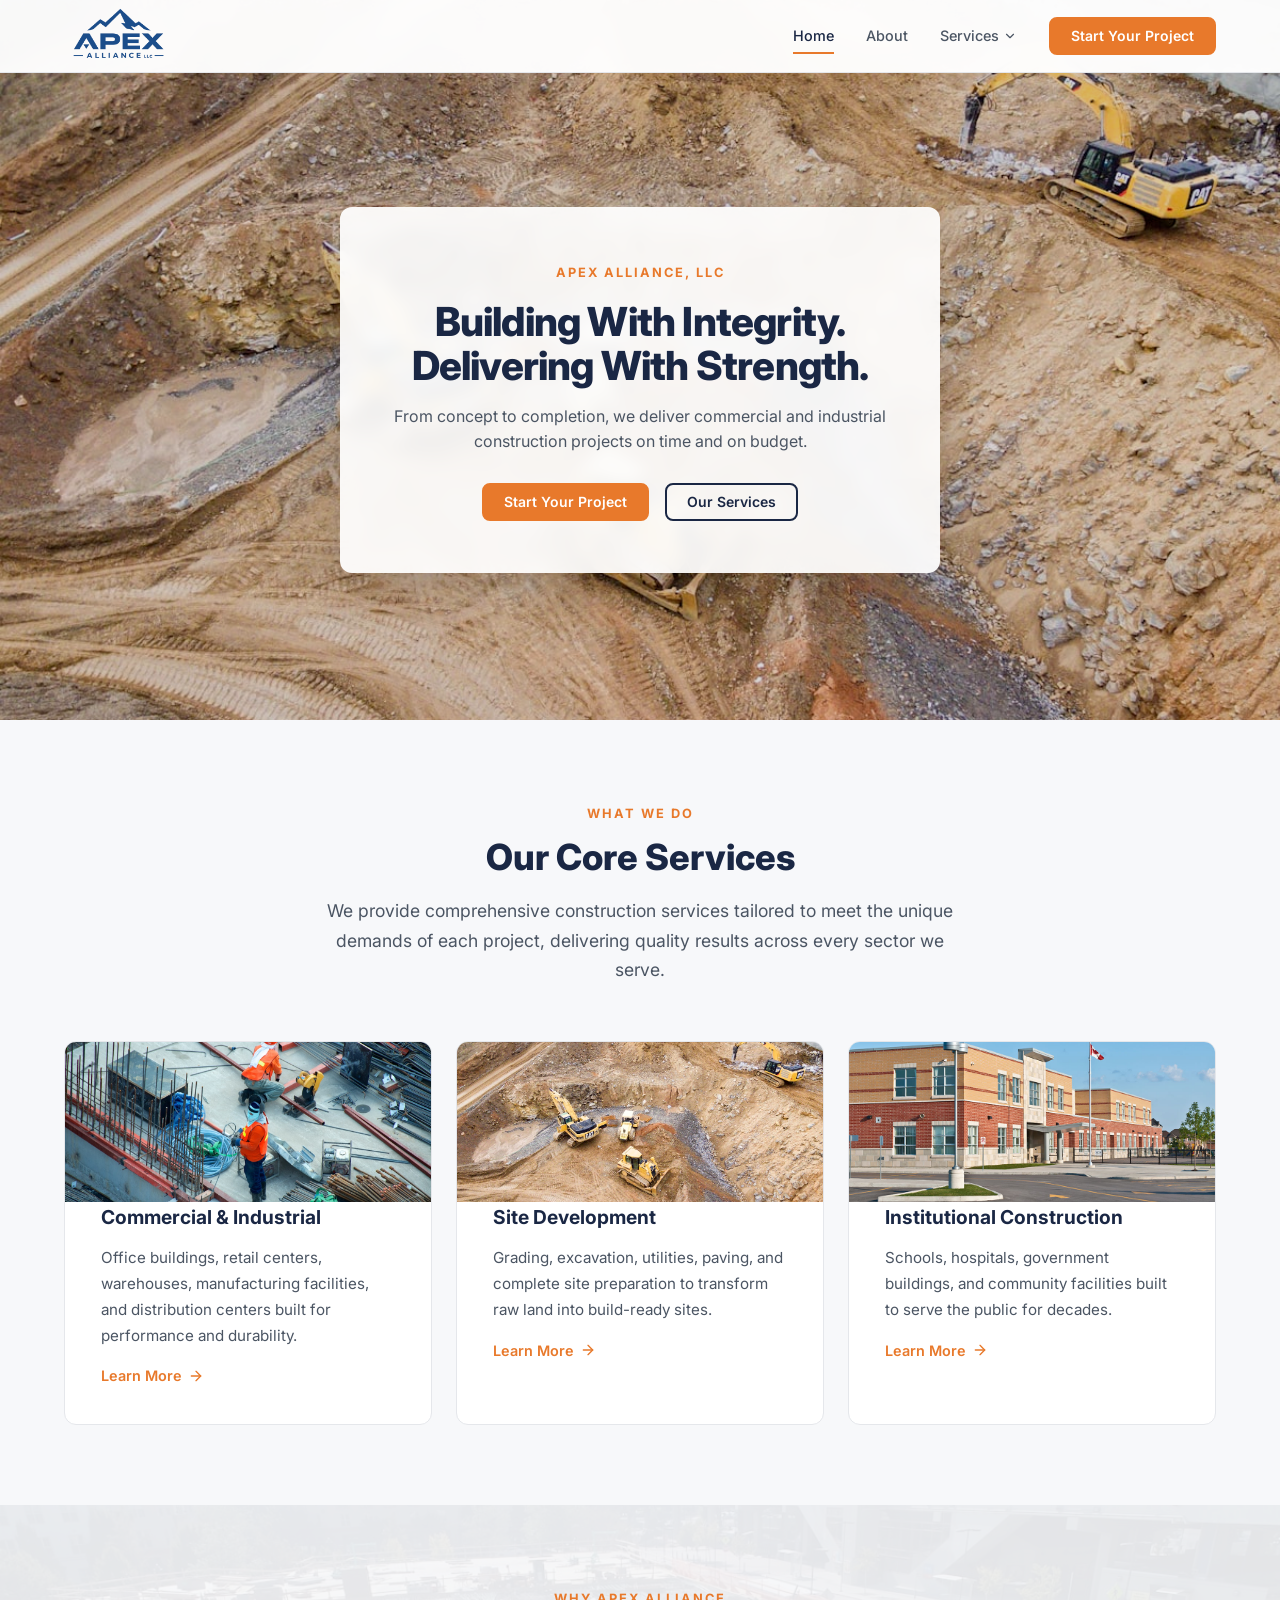
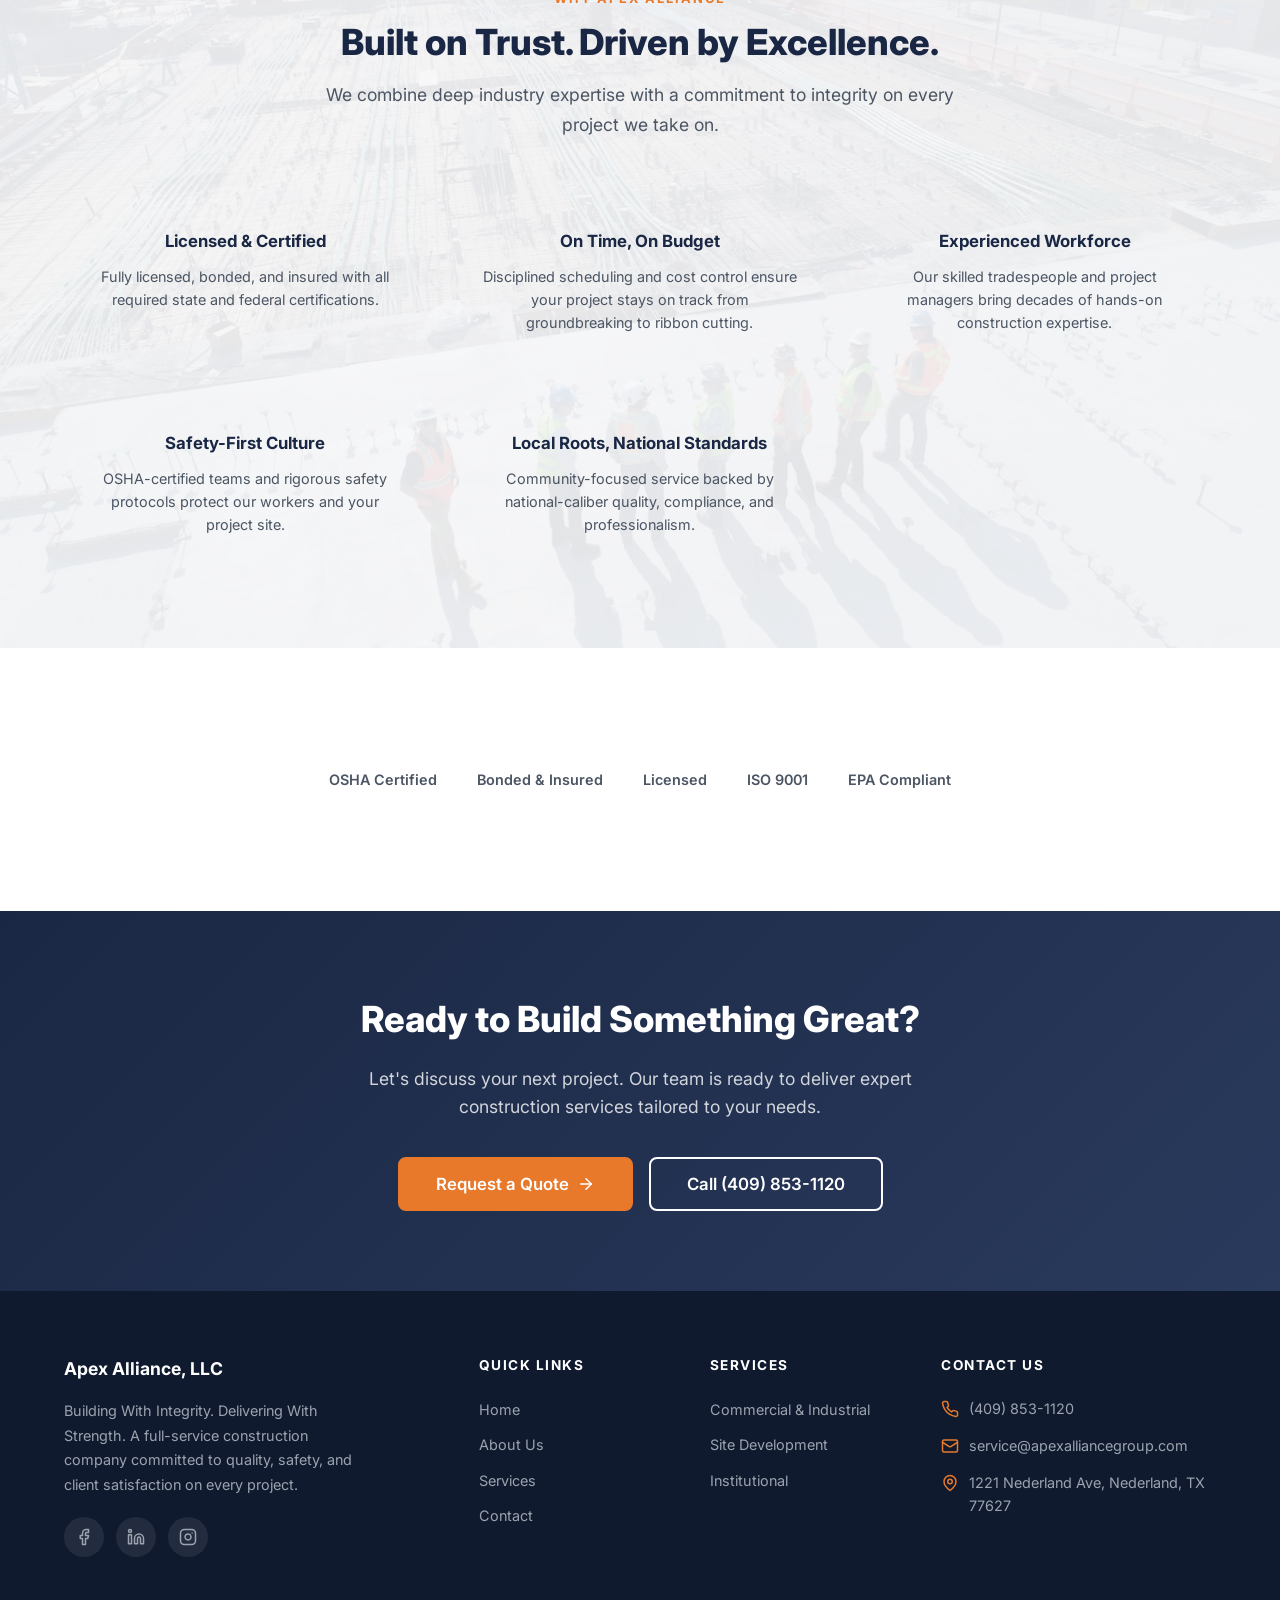
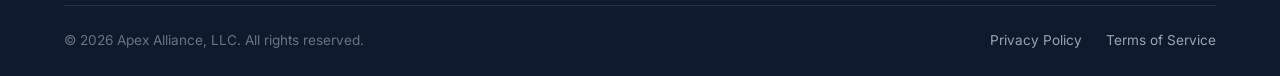
==== commit 59137db5: "Update hero images, text bubble sizing, and viewport heights - New institutional, industrial, site d" ====
--- a/index.html
+++ b/index.html
@@ -78,9 +78,6 @@
           <div class="card__image-bg">
             <img src="img/construction-1.jpg" alt="Commercial and industrial construction">
           </div>
-          <div class="card__icon">
-            <svg xmlns="http://www.w3.org/2000/svg" viewBox="0 0 24 24" fill="none" stroke="currentColor" stroke-width="2" stroke-linecap="round" stroke-linejoin="round"><rect x="4" y="2" width="16" height="20" rx="2"/><path d="M9 22v-4h6v4"/><path d="M8 6h.01"/><path d="M16 6h.01"/><path d="M12 6h.01"/><path d="M12 10h.01"/><path d="M12 14h.01"/><path d="M16 10h.01"/><path d="M16 14h.01"/><path d="M8 10h.01"/><path d="M8 14h.01"/></svg>
-          </div>
           <h3 class="card__title">Commercial &amp; Industrial</h3>
           <p class="card__text">Office buildings, retail centers, warehouses, manufacturing facilities, and distribution centers built for performance and durability.</p>
           <a href="commercial-industrial.html" class="card__link">
@@ -93,9 +90,6 @@
           <div class="card__image-bg">
             <img src="img/construction-5.jpg" alt="Site development work">
           </div>
-          <div class="card__icon">
-            <svg xmlns="http://www.w3.org/2000/svg" viewBox="0 0 24 24" fill="none" stroke="currentColor" stroke-width="2" stroke-linecap="round" stroke-linejoin="round"><path d="M3 11l18-5v12L3 14v-3z"/><path d="M11.6 16.8a3 3 0 1 1-5.8-1.6"/></svg>
-          </div>
           <h3 class="card__title">Site Development</h3>
           <p class="card__text">Grading, excavation, utilities, paving, and complete site preparation to transform raw land into build-ready sites.</p>
           <a href="site-development.html" class="card__link">
@@ -106,10 +100,7 @@
         <!-- Institutional -->
         <div class="card card--with-image">
           <div class="card__image-bg">
-            <img src="img/construction-2.jpg" alt="Institutional construction team">
-          </div>
-          <div class="card__icon">
-            <svg xmlns="http://www.w3.org/2000/svg" viewBox="0 0 24 24" fill="none" stroke="currentColor" stroke-width="2" stroke-linecap="round" stroke-linejoin="round"><path d="M22 9 12 5 2 9l10 4 10-4z"/><path d="M6 11v4a6 6 0 0 0 12 0v-4"/><path d="M22 9v6"/></svg>
+            <img src="img/institutional.jpg" alt="Institutional construction team">
           </div>
           <h3 class="card__title">Institutional Construction</h3>
           <p class="card__text">Schools, hospitals, government buildings, and community facilities built to serve the public for decades.</p>
@@ -132,37 +123,22 @@
       </div>
       <div class="why-grid">
         <div class="why-card">
-          <div class="why-card__icon">
-            <svg xmlns="http://www.w3.org/2000/svg" viewBox="0 0 24 24" fill="none" stroke="currentColor" stroke-width="2" stroke-linecap="round" stroke-linejoin="round"><path d="M12 22s8-4 8-10V5l-8-3-8 3v7c0 6 8 10 8 10"/><path d="m9 12 2 2 4-4"/></svg>
-          </div>
           <h3 class="why-card__title">Licensed &amp; Certified</h3>
           <p class="why-card__text">Fully licensed, bonded, and insured with all required state and federal certifications.</p>
         </div>
         <div class="why-card">
-          <div class="why-card__icon">
-            <svg xmlns="http://www.w3.org/2000/svg" viewBox="0 0 24 24" fill="none" stroke="currentColor" stroke-width="2" stroke-linecap="round" stroke-linejoin="round"><circle cx="12" cy="12" r="10"/><polyline points="12 6 12 12 16 14"/></svg>
-          </div>
           <h3 class="why-card__title">On Time, On Budget</h3>
           <p class="why-card__text">Disciplined scheduling and cost control ensure your project stays on track from groundbreaking to ribbon cutting.</p>
         </div>
         <div class="why-card">
-          <div class="why-card__icon">
-            <svg xmlns="http://www.w3.org/2000/svg" viewBox="0 0 24 24" fill="none" stroke="currentColor" stroke-width="2" stroke-linecap="round" stroke-linejoin="round"><path d="M16 21v-2a4 4 0 0 0-4-4H6a4 4 0 0 0-4 4v2"/><circle cx="9" cy="7" r="4"/><path d="M22 21v-2a4 4 0 0 0-3-3.87"/><path d="M16 3.13a4 4 0 0 1 0 7.75"/></svg>
-          </div>
           <h3 class="why-card__title">Experienced Workforce</h3>
           <p class="why-card__text">Our skilled tradespeople and project managers bring decades of hands-on construction expertise.</p>
         </div>
         <div class="why-card">
-          <div class="why-card__icon">
-            <svg xmlns="http://www.w3.org/2000/svg" viewBox="0 0 24 24" fill="none" stroke="currentColor" stroke-width="2" stroke-linecap="round" stroke-linejoin="round"><path d="M12 22s8-4 8-10V5l-8-3-8 3v7c0 6 8 10 8 10"/></svg>
-          </div>
           <h3 class="why-card__title">Safety-First Culture</h3>
           <p class="why-card__text">OSHA-certified teams and rigorous safety protocols protect our workers and your project site.</p>
         </div>
         <div class="why-card">
-          <div class="why-card__icon">
-            <svg xmlns="http://www.w3.org/2000/svg" viewBox="0 0 24 24" fill="none" stroke="currentColor" stroke-width="2" stroke-linecap="round" stroke-linejoin="round"><path d="M20 10c0 6-8 12-8 12s-8-6-8-12a8 8 0 0 1 16 0Z"/><circle cx="12" cy="10" r="3"/></svg>
-          </div>
           <h3 class="why-card__title">Local Roots, National Standards</h3>
           <p class="why-card__text">Community-focused service backed by national-caliber quality, compliance, and professionalism.</p>
         </div>
@@ -175,26 +151,11 @@
   <section class="section">
     <div class="container">
       <div class="cert-bar">
-        <div class="cert-item">
-          <svg xmlns="http://www.w3.org/2000/svg" viewBox="0 0 24 24" fill="none" stroke="currentColor" stroke-width="2" stroke-linecap="round" stroke-linejoin="round"><path d="M12 22s8-4 8-10V5l-8-3-8 3v7c0 6 8 10 8 10"/><path d="m9 12 2 2 4-4"/></svg>
-          OSHA Certified
-        </div>
-        <div class="cert-item">
-          <svg xmlns="http://www.w3.org/2000/svg" viewBox="0 0 24 24" fill="none" stroke="currentColor" stroke-width="2" stroke-linecap="round" stroke-linejoin="round"><rect x="3" y="11" width="18" height="11" rx="2" ry="2"/><path d="M7 11V7a5 5 0 0 1 10 0v4"/></svg>
-          Bonded &amp; Insured
-        </div>
-        <div class="cert-item">
-          <svg xmlns="http://www.w3.org/2000/svg" viewBox="0 0 24 24" fill="none" stroke="currentColor" stroke-width="2" stroke-linecap="round" stroke-linejoin="round"><path d="M4 15s1-1 4-1 5 2 8 2 4-1 4-1V3s-1 1-4 1-5-2-8-2-4 1-4 1z"/><line x1="4" x2="4" y1="22" y2="15"/></svg>
-          Licensed
-        </div>
-        <div class="cert-item">
-          <svg xmlns="http://www.w3.org/2000/svg" viewBox="0 0 24 24" fill="none" stroke="currentColor" stroke-width="2" stroke-linecap="round" stroke-linejoin="round"><circle cx="12" cy="8" r="6"/><path d="M15.477 12.89 17 22l-5-3-5 3 1.523-9.11"/></svg>
-          ISO 9001
-        </div>
-        <div class="cert-item">
-          <svg xmlns="http://www.w3.org/2000/svg" viewBox="0 0 24 24" fill="none" stroke="currentColor" stroke-width="2" stroke-linecap="round" stroke-linejoin="round"><path d="M2 12h5"/><path d="M17 12h5"/><path d="m7 7 10 10"/><path d="m7 17 10-10"/><circle cx="12" cy="12" r="3"/></svg>
-          EPA Compliant
-        </div>
+        <div class="cert-item">OSHA Certified</div>
+        <div class="cert-item">Bonded &amp; Insured</div>
+        <div class="cert-item">Licensed</div>
+        <div class="cert-item">ISO 9001</div>
+        <div class="cert-item">EPA Compliant</div>
       </div>
     </div>
   </section>
--- a/style.css
+++ b/style.css
@@ -480,7 +480,7 @@
 }
 
 .hero--home {
-  height: 100vh;
+  height: 80vh;
   min-height: 0;
   padding: 60px 0 0 0;
   align-items: center;
@@ -499,17 +499,21 @@
 .hero__overlay {
   position: absolute;
   inset: 0;
+  background: rgba(0, 0, 0, 0.4);
+}
+
+.hero--home .hero__overlay {
   background: rgba(0, 0, 0, 0.15);
 }
 
 .hero__content {
   position: relative;
   z-index: 1;
-  max-width: 480px;
+  max-width: 600px;
   background: rgba(255, 255, 255, 0.93);
   backdrop-filter: blur(8px);
   border-radius: 12px;
-  padding: 40px 36px;
+  padding: 52px 48px;
   text-align: center;
   margin: 0 auto;
   box-shadow: 0 12px 40px rgba(0, 0, 0, 0.2);
@@ -571,24 +575,47 @@
 
 /* Page hero (subpages) */
 .hero--page {
-  min-height: 340px;
+  min-height: 60vh;
   padding: 120px 0 60px;
   text-align: center;
+  justify-content: center;
 }
 
 .hero--page .hero__content {
-  max-width: 700px;
+  max-width: 500px;
   margin: 0 auto;
+  background: rgba(255, 255, 255, 0.9);
+  backdrop-filter: blur(8px);
+  border-radius: 12px;
+  padding: 36px 32px;
+  box-shadow: 0 12px 40px rgba(0, 0, 0, 0.2);
 }
 
 .hero--page .hero__title {
-  font-size: 2.75rem;
-  margin-bottom: 16px;
-  color: var(--white);
+  font-size: 2rem;
+  margin-bottom: 12px;
+  color: var(--navy);
 }
 
 .hero--page .hero__subtitle {
-  margin: 0 auto 20px;
+  margin: 0 auto 16px;
+  color: var(--text-secondary);
+}
+
+.hero--page .hero__label {
+  color: var(--orange);
+}
+
+.hero--page .hero__breadcrumb {
+  color: var(--text-secondary);
+}
+
+.hero--page .hero__breadcrumb a {
+  color: var(--navy);
+}
+
+.hero--page .hero__breadcrumb span {
+  color: var(--orange);
 }
 
 .hero__breadcrumb {
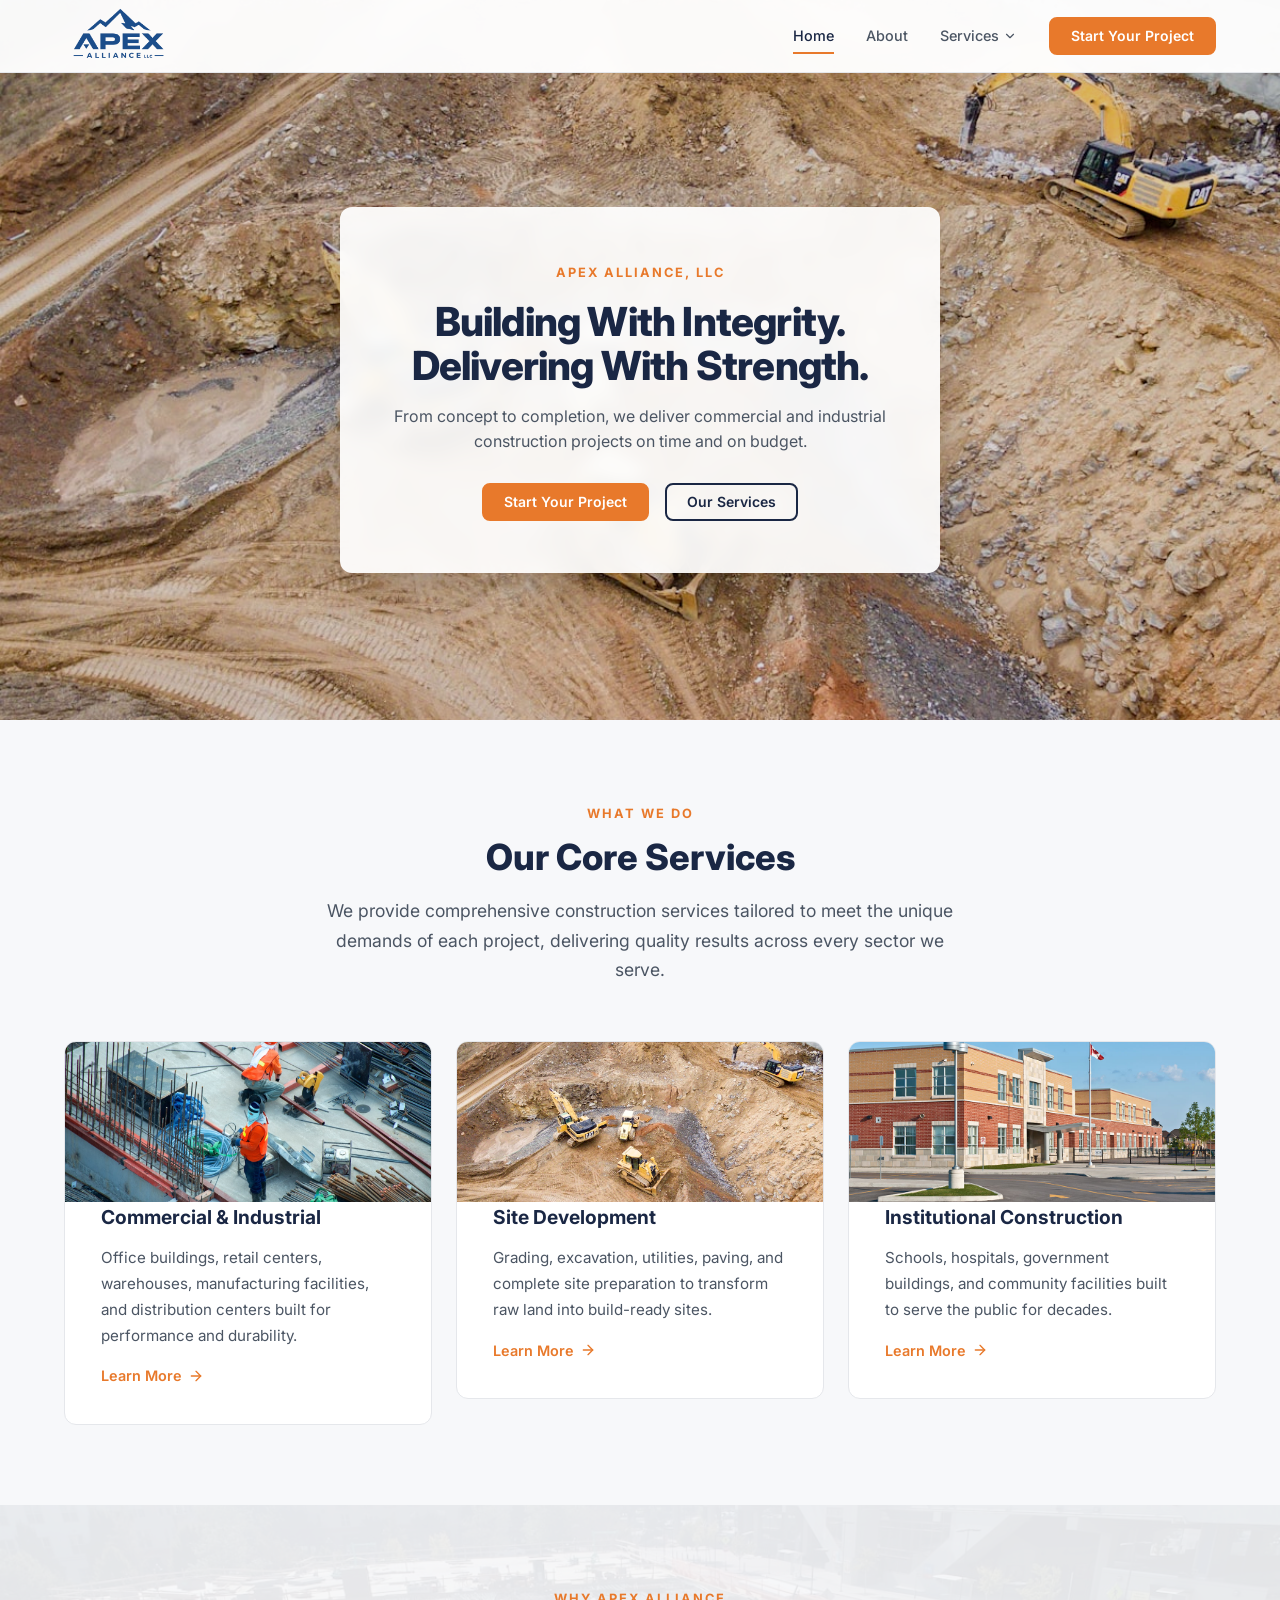
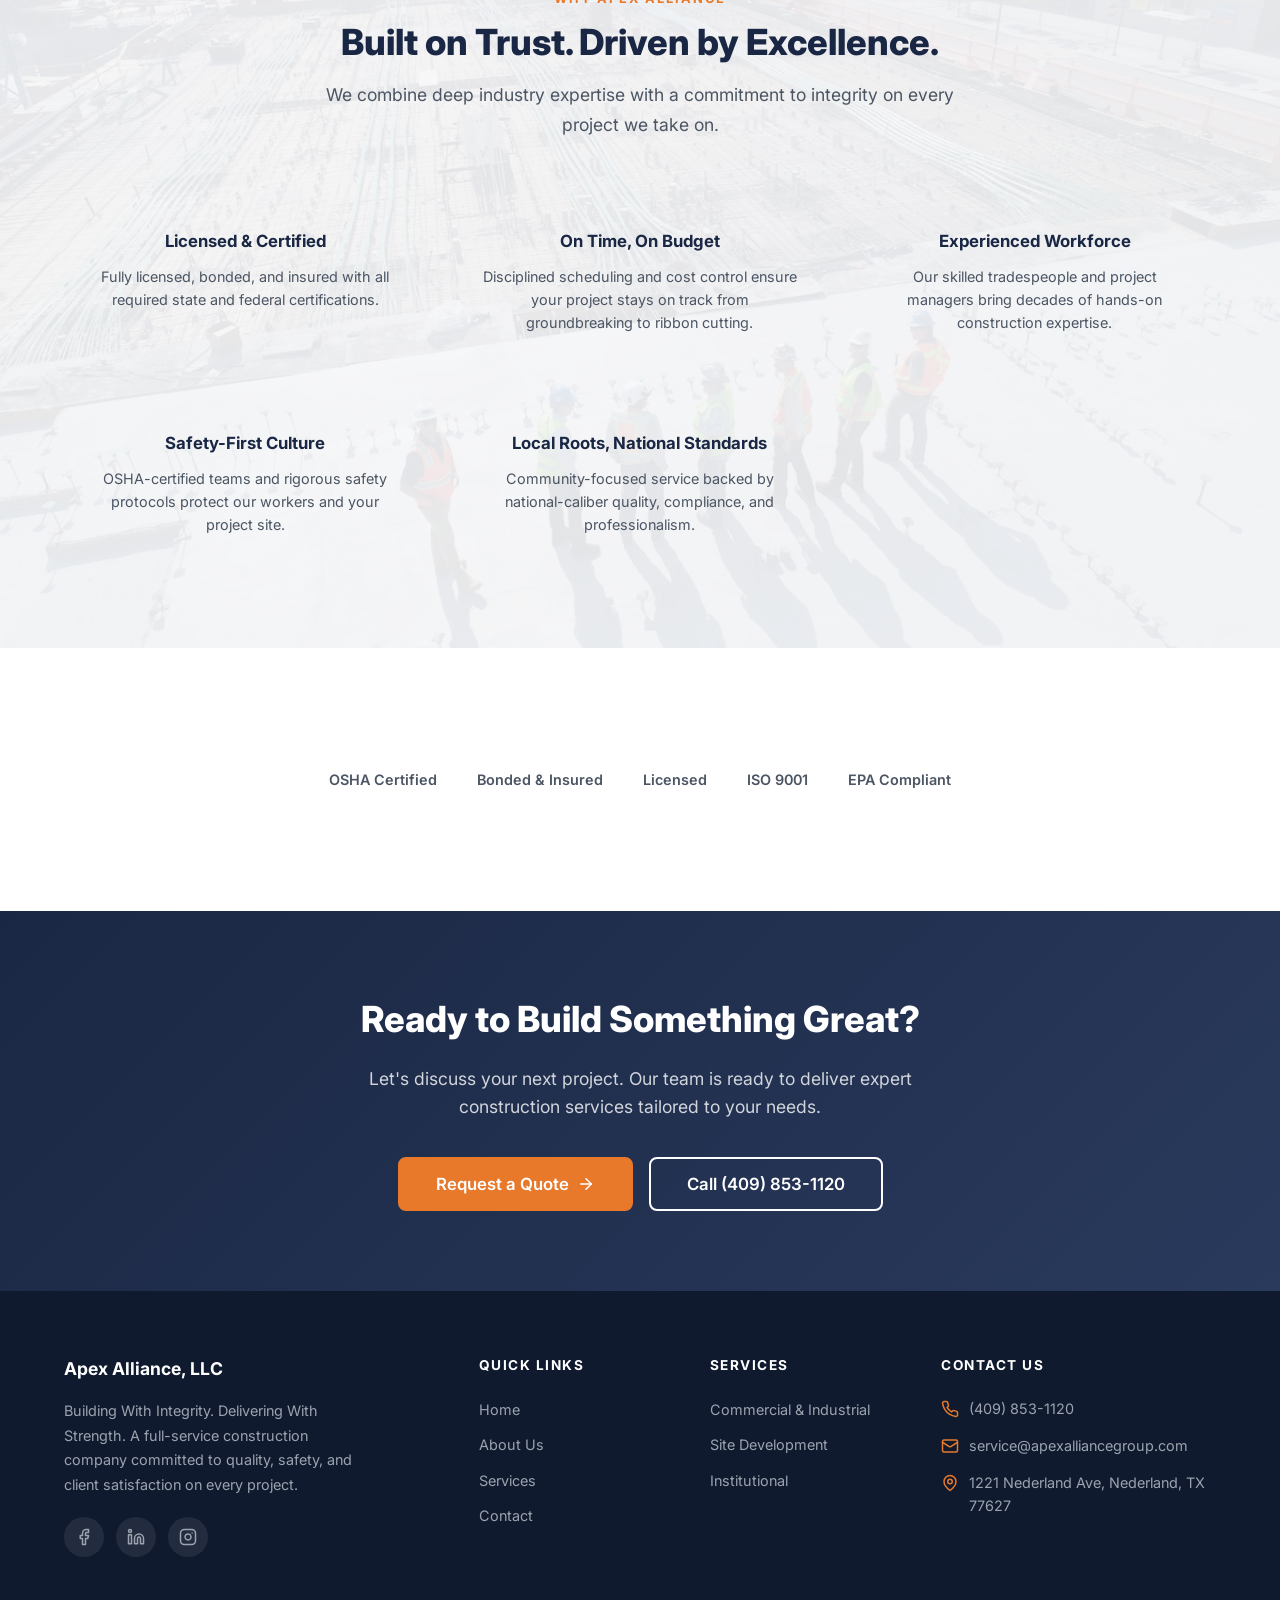
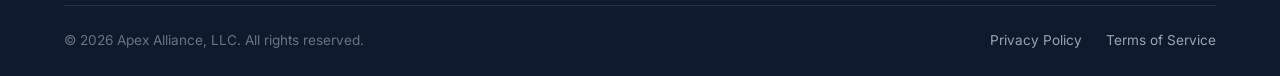
==== commit 5d417f45: "Make service cards fully clickable on home page Co-Authored-By: Claude Opus 4.6 (1M context) <norepl" ====
--- a/index.html
+++ b/index.html
@@ -74,41 +74,47 @@
       </div>
       <div class="services-grid">
         <!-- Commercial & Industrial -->
+        <a href="commercial-industrial.html" style="text-decoration:none;color:inherit;display:block;">
         <div class="card card--with-image">
           <div class="card__image-bg">
             <img src="img/construction-1.jpg" alt="Commercial and industrial construction">
           </div>
           <h3 class="card__title">Commercial &amp; Industrial</h3>
           <p class="card__text">Office buildings, retail centers, warehouses, manufacturing facilities, and distribution centers built for performance and durability.</p>
-          <a href="commercial-industrial.html" class="card__link">
+          <span class="card__link">
             Learn More
             <svg xmlns="http://www.w3.org/2000/svg" viewBox="0 0 24 24" fill="none" stroke="currentColor" stroke-width="2" stroke-linecap="round" stroke-linejoin="round"><path d="M5 12h14"/><path d="m12 5 7 7-7 7"/></svg>
-          </a>
-        </div>
+          </span>
+        </div>
+        </a>
         <!-- Site Development -->
+        <a href="site-development.html" style="text-decoration:none;color:inherit;display:block;">
         <div class="card card--with-image">
           <div class="card__image-bg">
             <img src="img/construction-5.jpg" alt="Site development work">
           </div>
           <h3 class="card__title">Site Development</h3>
           <p class="card__text">Grading, excavation, utilities, paving, and complete site preparation to transform raw land into build-ready sites.</p>
-          <a href="site-development.html" class="card__link">
+          <span class="card__link">
             Learn More
             <svg xmlns="http://www.w3.org/2000/svg" viewBox="0 0 24 24" fill="none" stroke="currentColor" stroke-width="2" stroke-linecap="round" stroke-linejoin="round"><path d="M5 12h14"/><path d="m12 5 7 7-7 7"/></svg>
-          </a>
-        </div>
+          </span>
+        </div>
+        </a>
         <!-- Institutional -->
+        <a href="institutional.html" style="text-decoration:none;color:inherit;display:block;">
         <div class="card card--with-image">
           <div class="card__image-bg">
             <img src="img/institutional.jpg" alt="Institutional construction team">
           </div>
           <h3 class="card__title">Institutional Construction</h3>
           <p class="card__text">Schools, hospitals, government buildings, and community facilities built to serve the public for decades.</p>
-          <a href="institutional.html" class="card__link">
+          <span class="card__link">
             Learn More
             <svg xmlns="http://www.w3.org/2000/svg" viewBox="0 0 24 24" fill="none" stroke="currentColor" stroke-width="2" stroke-linecap="round" stroke-linejoin="round"><path d="M5 12h14"/><path d="m12 5 7 7-7 7"/></svg>
-          </a>
-        </div>
+          </span>
+        </div>
+        </a>
       </div>
     </div>
   </section>
